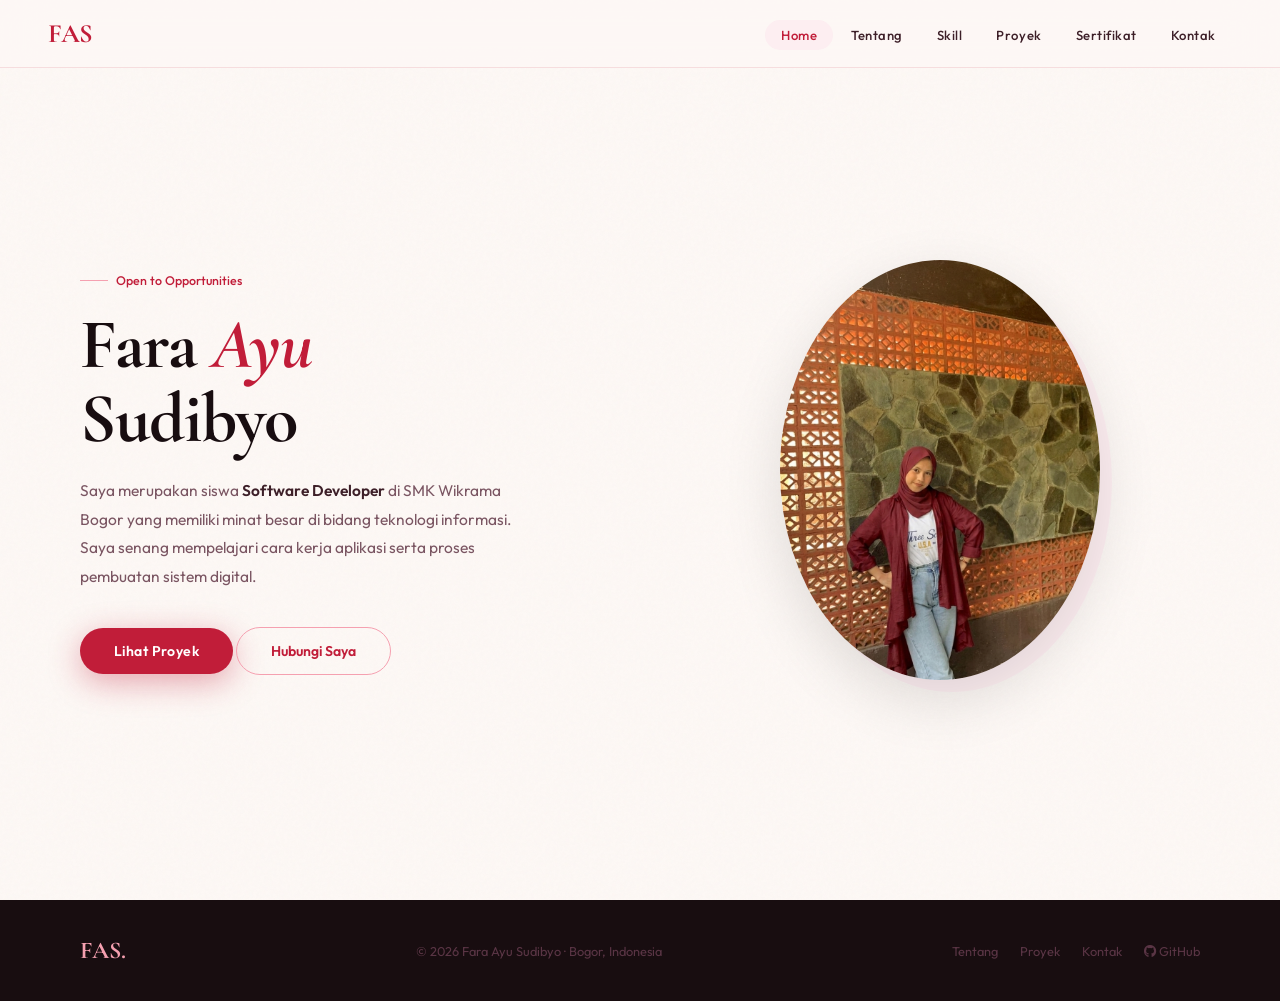
==== index.html @ caa7fba3 "initial commit" ====
<!DOCTYPE html>
<html lang="id">
<head>
<meta charset="UTF-8" />
<meta name="viewport" content="width=device-width, initial-scale=1.0" />
<title>Fara Ayu Sudibyo — Home</title>
<link rel="stylesheet" href="style.css" />
<style>
/* ── HERO ── */
#home {
  min-height: 100vh;
  display: grid; grid-template-columns: 1fr 1fr;
  align-items: center; gap: 80px;
  padding: 120px 80px 80px;
}
.hero-tag {
  display: inline-flex; align-items: center; gap: 8px;
  font-size: 0.78rem; font-weight: 500;
  color: var(--rose); margin-bottom: 20px;
  animation: fadeUp 0.6s 0.1s both;
}
.hero-tag::before {
  content: ''; width: 28px; height: 1px; background: var(--rose-3);
}
.hero-name {
  font-family: 'Cormorant Garamond', serif;
  font-size: clamp(3rem, 5.5vw, 5rem);
  font-weight: 700; line-height: 1.05; letter-spacing: -1.5px;
  color: var(--ink); margin-bottom: 20px;
  animation: fadeUp 0.6s 0.2s both;
}
.hero-name em { color: var(--rose); font-style: italic; }
.hero-desc {
  font-size: 0.97rem; line-height: 1.85; color: var(--ink-3);
  max-width: 440px; margin-bottom: 36px;
  animation: fadeUp 0.6s 0.3s both;
}
.hero-desc strong { color: var(--ink-2); font-weight: 600; }
.hero-btns { display: flex; gap: 12px; flex-wrap: wrap; animation: fadeUp 0.6s 0.4s both; }
.hero-stats {
  display: flex; gap: 40px; margin-top: 48px;
  padding-top: 36px; border-top: 1px solid var(--border);
  animation: fadeUp 0.6s 0.5s both;
}
.stat-val {
  font-family: 'Cormorant Garamond', serif;
  font-size: 2.4rem; font-weight: 700; color: var(--rose); line-height: 1;
}
.stat-key { font-size: 0.72rem; color: var(--ink-3); text-transform: uppercase; letter-spacing: 0.06em; margin-top: 4px; }

/* ── HERO PHOTO ── */
.hero-right {
  display: flex; justify-content: center; align-items: center;
  animation: fadeUp 0.6s 0.2s both;
}
.hero-photo-frame {
  position: relative; width: 320px; height: 420px; /* oval vertikal */
}
.hero-photo {
  width: 100%; height: 100%;
  object-fit: cover; object-position: top center;
  border-radius: 50%; /* ← ini yang bikin oval */
  box-shadow: 0 20px 60px rgba(0,0,0,0.12);
}
.hero-photo-frame::before {
  content: '';
  position: absolute; bottom: -12px; right: -12px;
  width: 100%; height: 100%;
  border-radius: 50%; /* ← samain sama foto */
  background: var(--rose-pale);
  z-index: -1;
}

@media (max-width: 900px) {
  #home { grid-template-columns: 1fr; text-align: center; padding: 110px 28px 60px; gap: 48px; }
  .hero-right { display: none; }
  .hero-stats { justify-content: center; }
  .hero-btns { justify-content: center; }
  .hero-desc { margin: 0 auto 36px; }
  .hero-tag { justify-content: center; }
}
</style>
</head>
<body>

<nav id="navbar">
  <a href="index.html" class="logo">FAS</a>
  <ul class="nav-links">
    <li><a href="index.html">Home</a></li>
    <li><a href="profil.html">Tentang</a></li>
    <li><a href="skills.html">Skill</a></li>
    <li><a href="portofolio.html">Proyek</a></li>
    <li><a href="sertifikat.html">Sertifikat</a></li>
    <li><a href="contact.html">Kontak</a></li>
  </ul>
  <button class="hamburger" onclick="toggleMenu()"><i class="fa-solid fa-bars"></i></button>
</nav>
<div class="mobile-menu" id="mobile-menu">
  <a href="index.html" onclick="closeMenu()">Home</a>
  <a href="profil.html" onclick="closeMenu()">Tentang</a>
  <a href="skills.html" onclick="closeMenu()">Skill</a>
  <a href="portofolio.html" onclick="closeMenu()">Proyek</a>
  <a href="sertifikat.html" onclick="closeMenu()">Sertifikat</a>
  <a href="contact.html" onclick="closeMenu()">Kontak</a>
</div>

<section id="home">
  <div class="hero-left">
    <div class="hero-tag">Open to Opportunities</div>
    <h1 class="hero-name">Fara <em>Ayu</em><br>Sudibyo</h1>
    <p class="hero-desc">
      Saya merupakan siswa <strong>Software Developer</strong> di SMK Wikrama Bogor yang memiliki minat besar di bidang teknologi informasi. Saya senang mempelajari cara kerja aplikasi serta proses pembuatan sistem digital. 
    </p>
      <a href="portofolio.html" class="btn-solid">Lihat Proyek</a>
      <a href="contact.html" class="btn-ghost">Hubungi Saya</a>
    </div>
  </div>
  <div class="hero-right">
    <div class="hero-photo-frame">
      <img src="images/fara (2).png" alt="Fara Ayu Sudibyo" class="hero-photo">
    </div>
  </div>
</section>

<footer>
  <div class="footer-logo">FAS.</div>
  <p>© 2026 Fara Ayu Sudibyo · Bogor, Indonesia</p>
  <div class="footer-links">
    <a href="profil.html">Tentang</a>
    <a href="portofolio.html">Proyek</a>
    <a href="contact.html">Kontak</a>
    <a href="https://github.com/farasudibyo" target="_blank"><i class="fa-brands fa-github"></i> GitHub</a>
  </div>
</footer>

<script src="script.js"></script>
</body>
</html>
---- style.css ----
@import url('https://fonts.googleapis.com/css2?family=Cormorant+Garamond:ital,wght@0,400;0,600;0,700;1,400;1,600&family=Outfit:wght@300;400;500;600&family=Space+Mono:wght@400;700&display=swap');

/* Font Awesome */
@import url('https://cdnjs.cloudflare.com/ajax/libs/font-awesome/6.5.0/css/all.min.css');

/* ── RESET & ROOT ── */
*, *::before, *::after { margin: 0; padding: 0; box-sizing: border-box; }
:root {
  --rose:      #c11d39;
  --rose-2:    #e0546f;
  --rose-3:    #f5a0b0;
  --rose-pale: #fdeef1;
  --cream:     #fdf8f5;
  --cream-2:   #f5ede8;
  --ink:       #180d10;
  --ink-2:     #3d1f28;
  --ink-3:     #7a5562;
  --white:     #ffffff;
  --border:    rgba(193,29,57,0.12);
}

html { scroll-behavior: smooth; }
body {
  font-family: 'Outfit', sans-serif;
  background: var(--cream);
  color: var(--ink);
  overflow-x: hidden;
}
::selection { background: var(--rose-pale); color: var(--rose); }
::-webkit-scrollbar { width: 5px; }
::-webkit-scrollbar-track { background: var(--cream-2); }
::-webkit-scrollbar-thumb { background: var(--rose-3); border-radius: 3px; }

/* ── NOISE OVERLAY ── */
body::before {
  content: '';
  position: fixed; inset: 0; z-index: 0; pointer-events: none;
  background-image: url("data:image/svg+xml,%3Csvg viewBox='0 0 256 256' xmlns='http://www.w3.org/2000/svg'%3E%3Cfilter id='noise'%3E%3CfeTurbulence type='fractalNoise' baseFrequency='0.9' numOctaves='4' stitchTiles='stitch'/%3E%3C/filter%3E%3Crect width='100%25' height='100%25' filter='url(%23noise)' opacity='0.04'/%3E%3C/svg%3E");
  opacity: 0.6;
}

/* ── NAVBAR ── */
nav {
  position: fixed; top: 0; left: 0; right: 0; z-index: 100;
  height: 68px;
  display: flex; align-items: center; justify-content: space-between;
  padding: 0 48px;
  background: rgba(253,248,245,0.88);
  backdrop-filter: blur(24px);
  border-bottom: 1px solid var(--border);
  transition: box-shadow 0.3s;
}
nav.scrolled { box-shadow: 0 4px 40px rgba(193,29,57,0.08); }

.logo {
  font-family: 'Cormorant Garamond', serif;
  font-size: 1.65rem; font-weight: 700; color: var(--rose);
  letter-spacing: -0.5px; text-decoration: none;
}
.logo em { color: var(--ink); font-style: normal; }

.nav-links { display: flex; align-items: center; gap: 2px; list-style: none; }
.nav-links a {
  font-size: 0.82rem; font-weight: 500; letter-spacing: 0.04em;
  color: var(--ink-2); text-decoration: none;
  padding: 7px 16px; border-radius: 50px;
  transition: all 0.25s;
}
.nav-links a:hover, .nav-links a.active {
  background: var(--rose-pale); color: var(--rose);
}

.hamburger {
  display: none; cursor: pointer;
  background: none; border: none;
  color: var(--rose); font-size: 1.4rem;
  padding: 4px 8px;
}

/* ── MOBILE MENU ── */
.mobile-menu {
  display: none; position: fixed;
  top: 68px; left: 0; right: 0; z-index: 99;
  background: rgba(253,248,245,0.97);
  backdrop-filter: blur(20px);
  border-bottom: 1px solid var(--border);
  padding: 16px 24px; flex-direction: column; gap: 4px;
}
.mobile-menu a {
  display: block; padding: 11px 16px;
  font-size: 0.9rem; font-weight: 500;
  color: var(--ink-2); text-decoration: none; border-radius: 10px;
}
.mobile-menu a:hover, .mobile-menu a.active {
  background: var(--rose-pale); color: var(--rose);
}

/* ── SECTION SHARED ── */
section { padding: 110px 80px; position: relative; }

.sec-eyebrow {
  font-family: 'Space Mono', monospace;
  font-size: 0.68rem; letter-spacing: 0.22em;
  text-transform: uppercase; color: var(--rose);
  display: flex; align-items: center; gap: 14px; margin-bottom: 14px;
}
.sec-eyebrow::after { content: ''; flex: 0 0 36px; height: 1px; background: var(--rose-3); }

.sec-heading {
  font-family: 'Cormorant Garamond', serif;
  font-size: clamp(2.2rem, 3.5vw, 3.2rem); font-weight: 700;
  color: var(--ink); letter-spacing: -0.5px; margin-bottom: 64px;
}

/* ── FONT AWESOME ICON SIZES ── */
.skill-icon { font-size: 2.4rem; margin-bottom: 14px; }
.skill-icon i { font-size: 2.4rem; }
.soc-icon i { font-size: 1.2rem; }
.soc-arr i { font-size: 0.85rem; }
.sec-eyebrow i { font-size: 0.68rem; }


.reveal { opacity: 0; transform: translateY(36px); transition: opacity 0.7s ease, transform 0.7s ease; }
.reveal.visible { opacity: 1; transform: translateY(0); }

@keyframes fadeUp { from{opacity:0;transform:translateY(30px)} to{opacity:1;transform:translateY(0)} }
@keyframes ping { 0%,100%{opacity:1;transform:scale(1)} 50%{opacity:0.4;transform:scale(1.5)} }
@keyframes blobFloat { 0%,100%{transform:translateY(-50%) scale(1)} 50%{transform:translateY(-54%) scale(1.05)} }

/* ── BUTTONS ── */
.btn-solid {
  padding: 14px 34px; background: var(--rose); color: white;
  border-radius: 50px; border: none; font-family: 'Outfit', sans-serif;
  font-size: 0.88rem; font-weight: 600; letter-spacing: 0.03em;
  text-decoration: none; display: inline-block;
  box-shadow: 0 8px 32px rgba(193,29,57,0.38);
  transition: all 0.3s; cursor: pointer;
}
.btn-solid:hover { background: #a0162f; transform: translateY(-3px); box-shadow: 0 14px 44px rgba(193,29,57,0.48); }

.btn-ghost {
  padding: 14px 34px; background: transparent; color: var(--rose);
  border-radius: 50px; border: 1.5px solid var(--rose-3);
  font-family: 'Outfit', sans-serif; font-size: 0.88rem; font-weight: 600;
  text-decoration: none; display: inline-block;
  transition: all 0.3s; cursor: pointer;
}
.btn-ghost:hover { border-color: var(--rose); background: var(--rose-pale); transform: translateY(-3px); }

/* ── FOOTER ── */
footer {
  background: var(--ink); padding: 36px 80px;
  display: flex; align-items: center; justify-content: space-between;
}
.footer-logo { font-family: 'Cormorant Garamond', serif; font-size: 1.5rem; font-weight: 700; color: var(--rose-3); }
footer p { font-size: 0.8rem; color: #5a3545; }
.footer-links { display: flex; gap: 22px; }
.footer-links a { font-size: 0.8rem; color: #5a3545; text-decoration: none; transition: color 0.25s; }
.footer-links a:hover { color: var(--rose-3); }

/* ── RESPONSIVE ── */
@media (max-width: 1100px) {
  section { padding: 90px 48px; }
  footer { padding: 36px 48px; }
}
@media (max-width: 900px) {
  nav { padding: 0 24px; }
  .nav-links { display: none; }
  .hamburger { display: block; }
  section { padding: 70px 28px; }
  footer { flex-direction: column; gap: 18px; text-align: center; padding: 30px 24px; }
}
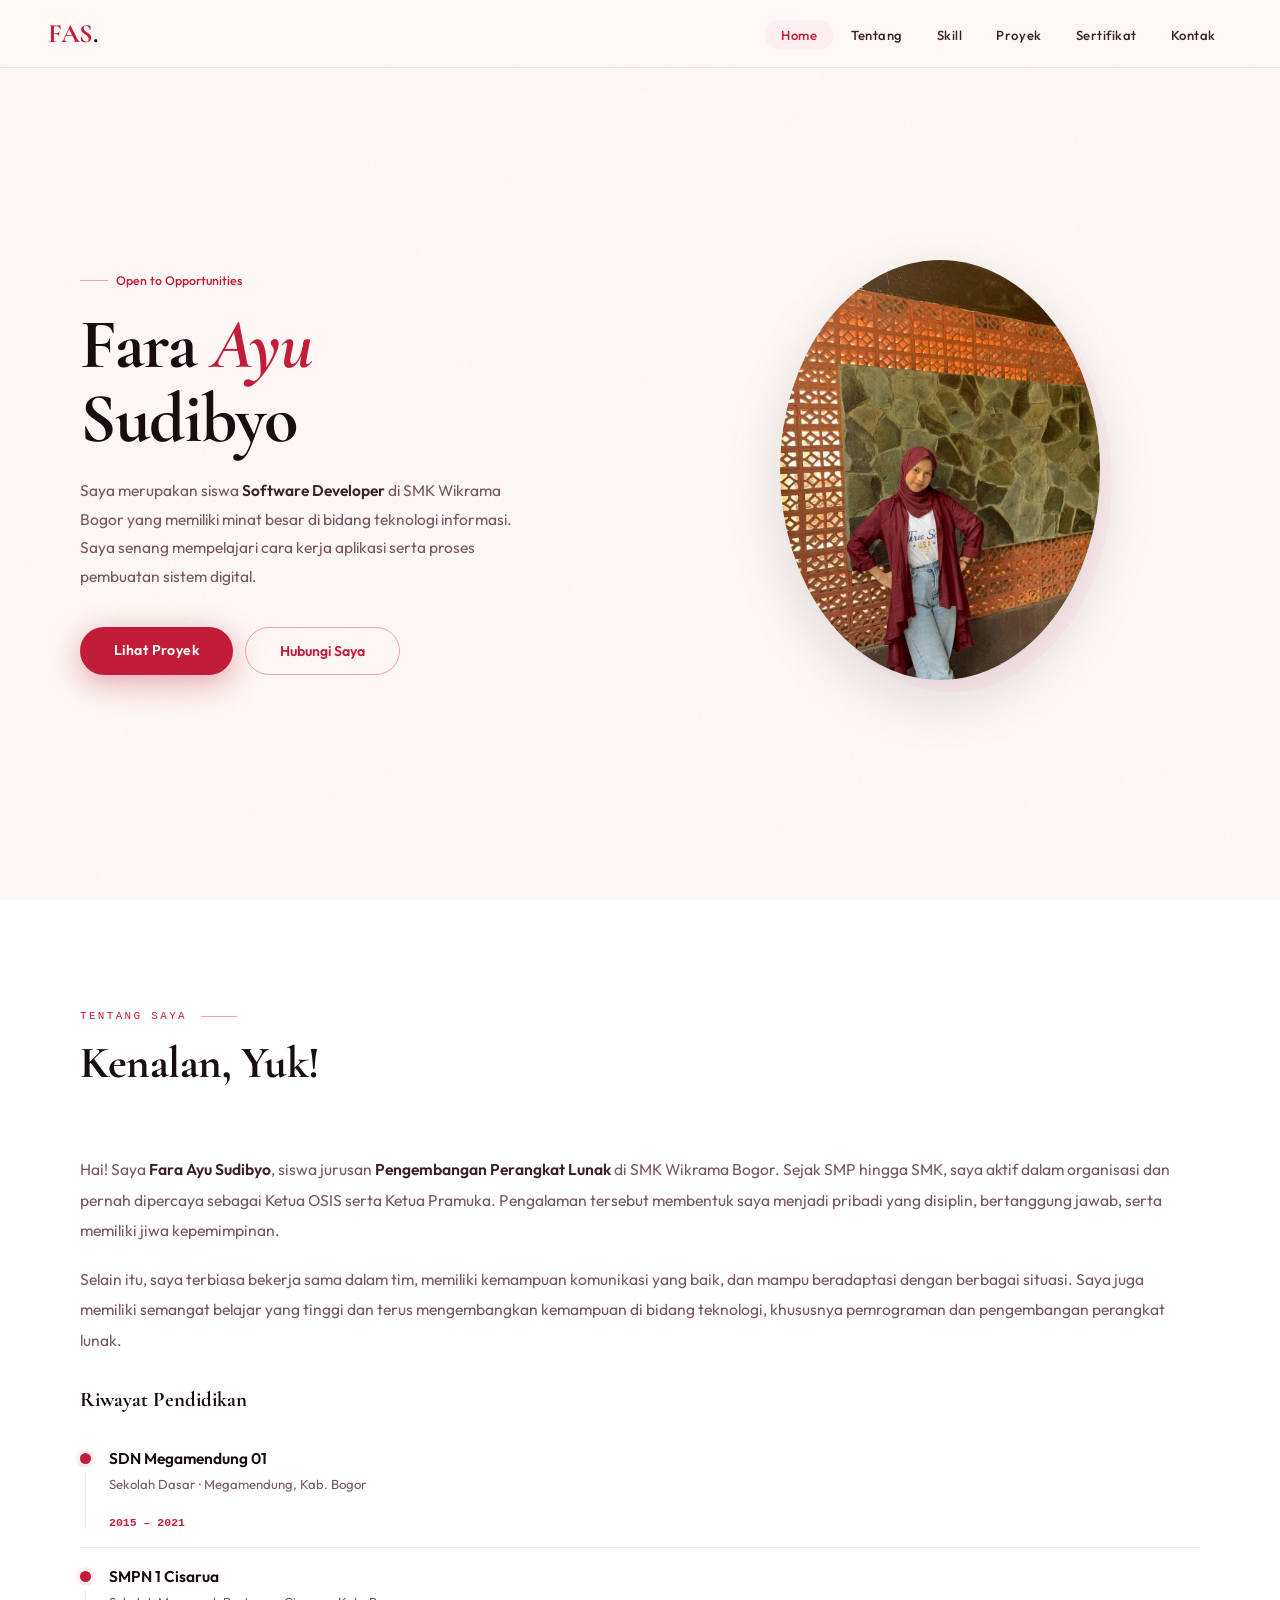
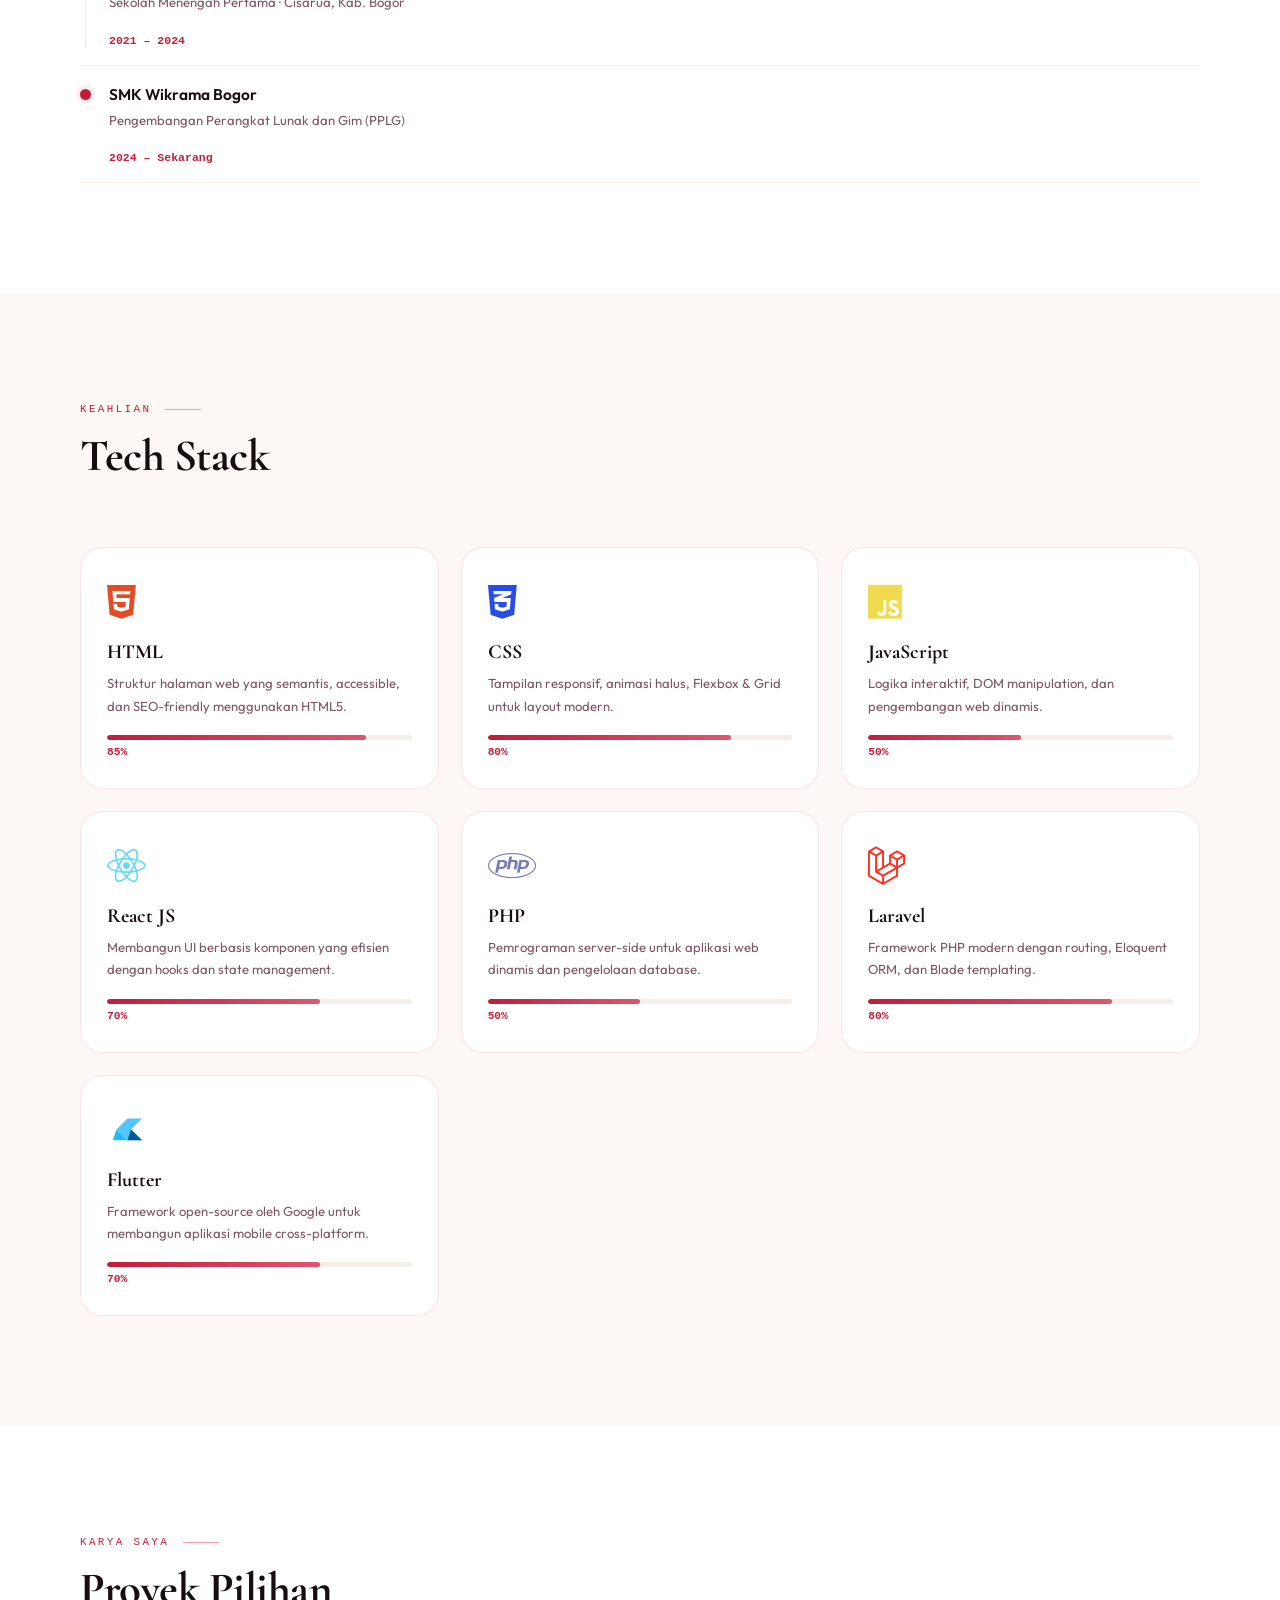
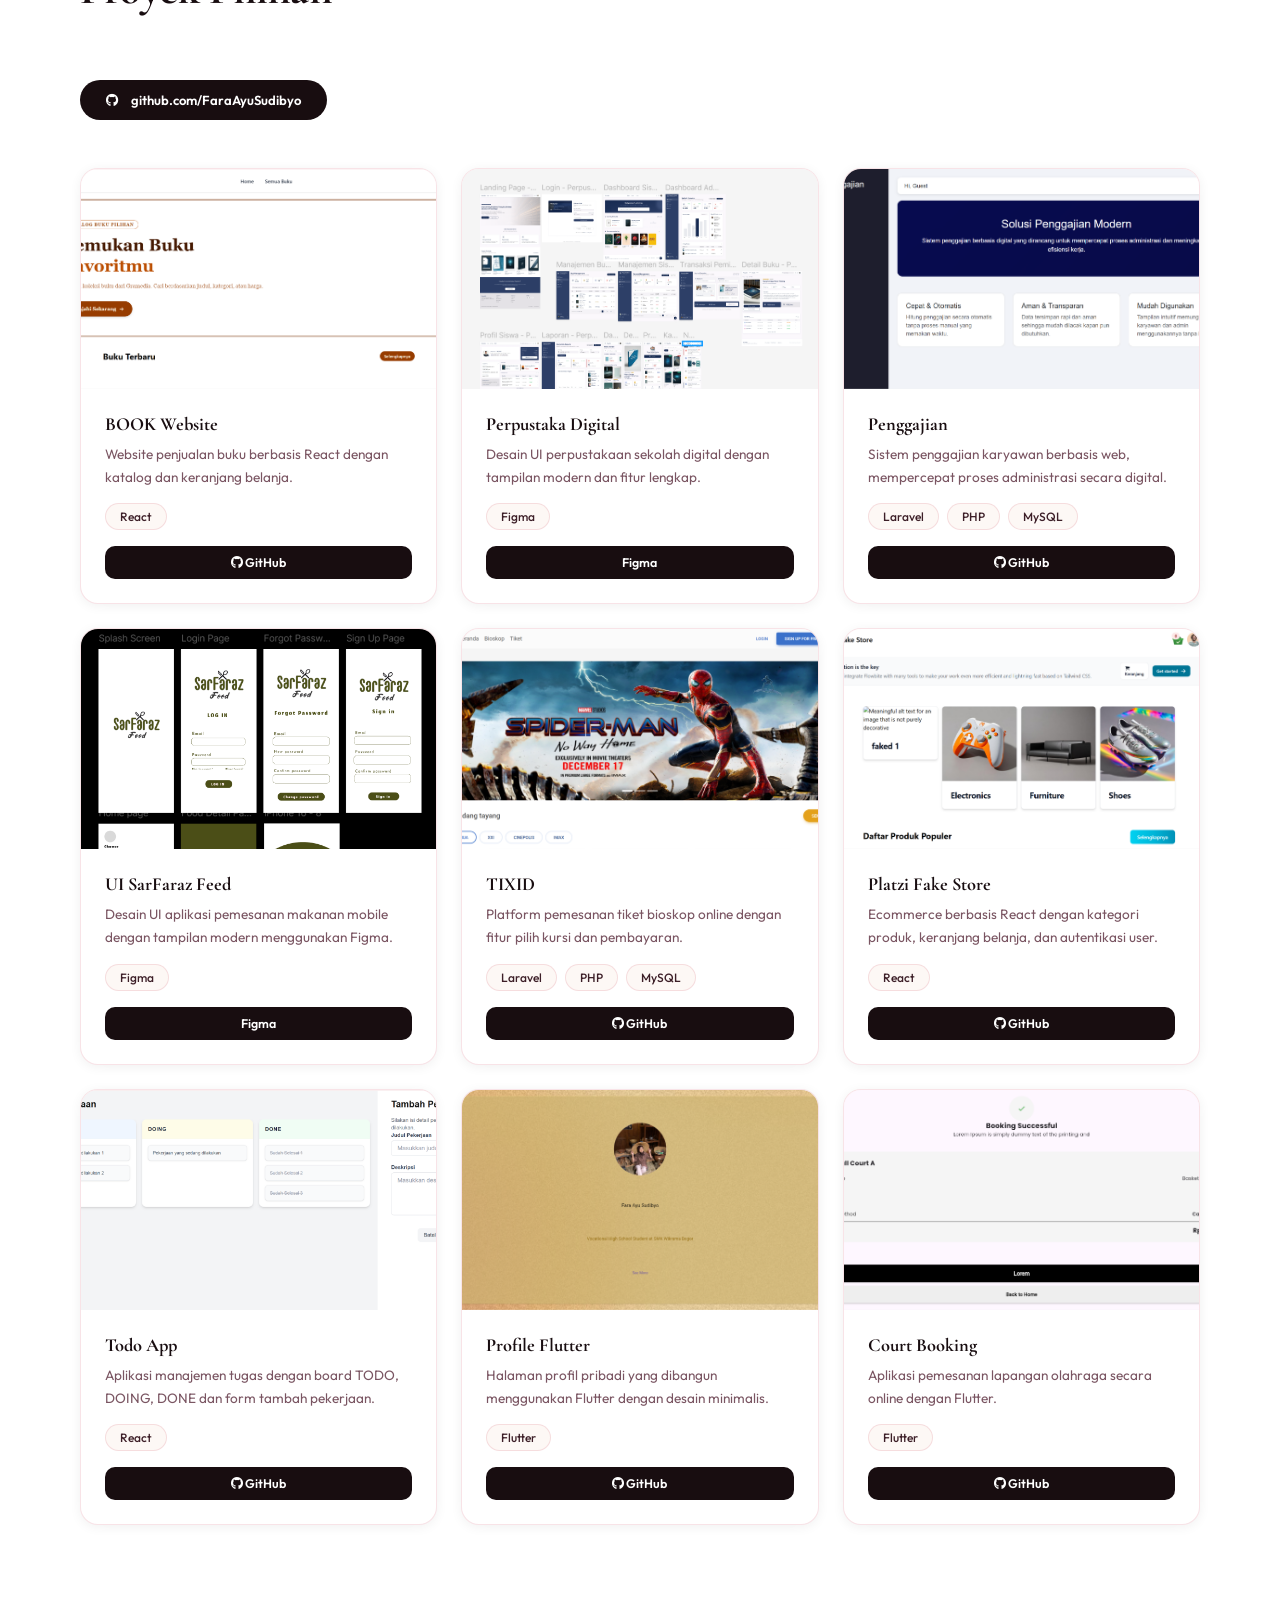
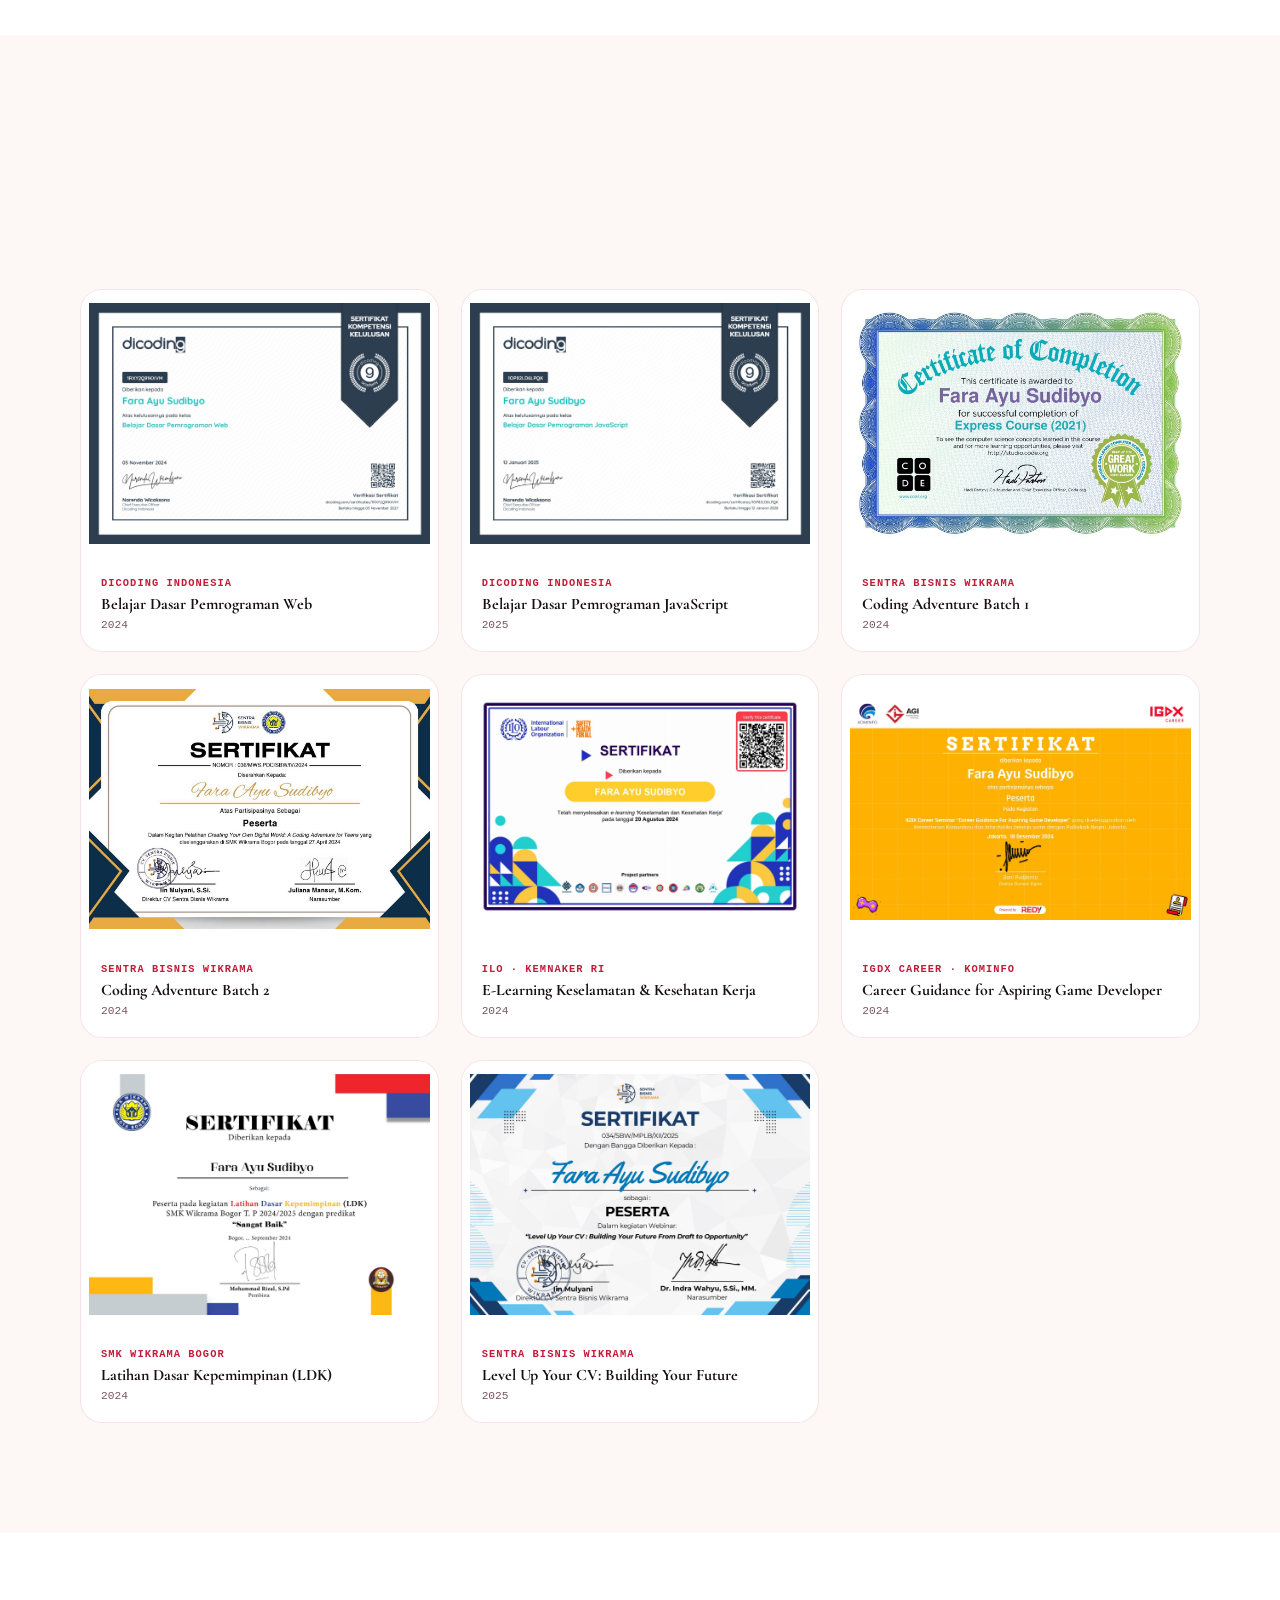
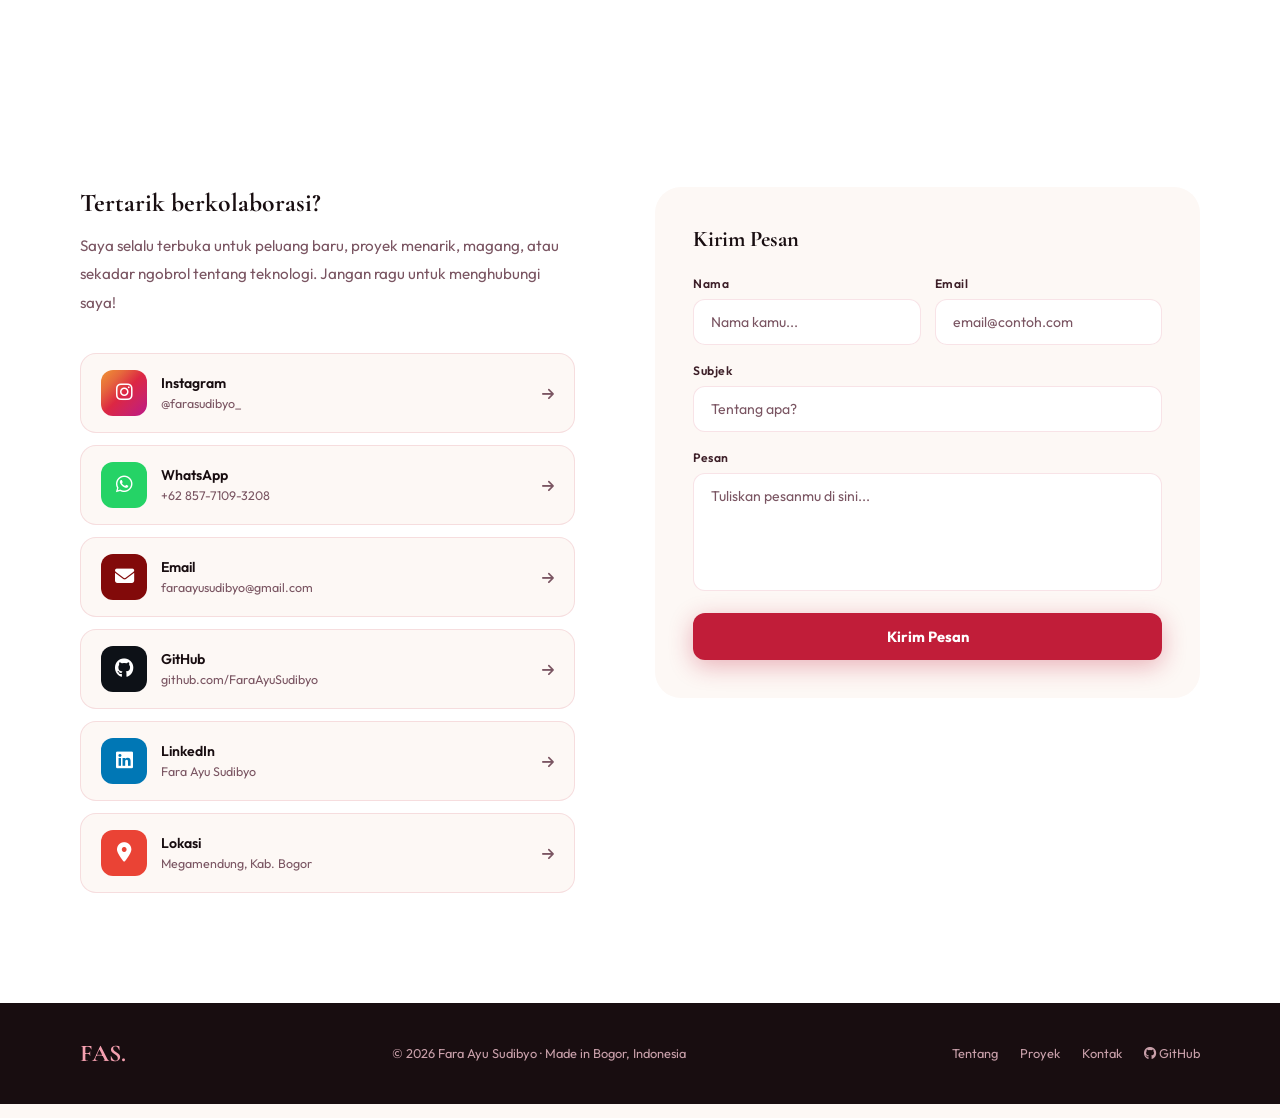
==== commit 373ff0ac: "update project" ====
--- a/index.html
+++ b/index.html
@@ -3,10 +3,11 @@
 <head>
 <meta charset="UTF-8" />
 <meta name="viewport" content="width=device-width, initial-scale=1.0" />
-<title>Fara Ayu Sudibyo — Home</title>
+<title>Fara Ayu Sudibyo — Portfolio</title>
 <link rel="stylesheet" href="style.css" />
 <style>
-/* ── HERO ── */
+
+/* ── HOME ── */
 #home {
   min-height: 100vh;
   display: grid; grid-template-columns: 1fr 1fr;
@@ -19,9 +20,7 @@
   color: var(--rose); margin-bottom: 20px;
   animation: fadeUp 0.6s 0.1s both;
 }
-.hero-tag::before {
-  content: ''; width: 28px; height: 1px; background: var(--rose-3);
-}
+.hero-tag::before { content: ''; width: 28px; height: 1px; background: var(--rose-3); }
 .hero-name {
   font-family: 'Cormorant Garamond', serif;
   font-size: clamp(3rem, 5.5vw, 5rem);
@@ -37,82 +36,215 @@
 }
 .hero-desc strong { color: var(--ink-2); font-weight: 600; }
 .hero-btns { display: flex; gap: 12px; flex-wrap: wrap; animation: fadeUp 0.6s 0.4s both; }
-.hero-stats {
-  display: flex; gap: 40px; margin-top: 48px;
-  padding-top: 36px; border-top: 1px solid var(--border);
-  animation: fadeUp 0.6s 0.5s both;
-}
-.stat-val {
-  font-family: 'Cormorant Garamond', serif;
-  font-size: 2.4rem; font-weight: 700; color: var(--rose); line-height: 1;
-}
-.stat-key { font-size: 0.72rem; color: var(--ink-3); text-transform: uppercase; letter-spacing: 0.06em; margin-top: 4px; }
-
-/* ── HERO PHOTO ── */
 .hero-right {
   display: flex; justify-content: center; align-items: center;
   animation: fadeUp 0.6s 0.2s both;
 }
-.hero-photo-frame {
-  position: relative; width: 320px; height: 420px; /* oval vertikal */
-}
+.hero-photo-frame { position: relative; width: 320px; height: 420px; }
 .hero-photo {
   width: 100%; height: 100%;
   object-fit: cover; object-position: top center;
-  border-radius: 50%; /* ← ini yang bikin oval */
+  border-radius: 50%;
   box-shadow: 0 20px 60px rgba(0,0,0,0.12);
 }
 .hero-photo-frame::before {
   content: '';
   position: absolute; bottom: -12px; right: -12px;
   width: 100%; height: 100%;
-  border-radius: 50%; /* ← samain sama foto */
+  border-radius: 50%;
   background: var(--rose-pale);
   z-index: -1;
 }
 
+/* ── ABOUT ── */
+#about { background: white; }
+.about-content p { font-size: 0.98rem; line-height: 1.95; color: var(--ink-3); margin-bottom: 18px; }
+.about-content strong { color: var(--ink-2); font-weight: 600; }
+.edu-title {
+  font-family: 'Cormorant Garamond', serif;
+  font-size: 1.3rem; font-weight: 700; color: var(--ink); margin-bottom: 18px; margin-top: 32px;
+}
+.edu-list { display: flex; flex-direction: column; }
+.edu-item { display: flex; gap: 18px; padding: 18px 0; border-bottom: 1px solid var(--cream-2); }
+.edu-dot-col { display: flex; flex-direction: column; align-items: center; padding-top: 5px; }
+.edu-dot { width: 11px; height: 11px; background: var(--rose); border-radius: 50%; box-shadow: 0 0 0 4px var(--rose-pale); flex-shrink: 0; }
+.edu-line { width: 1px; flex: 1; background: var(--border); margin-top: 8px; }
+.edu-item:last-child .edu-line { display: none; }
+.edu-body h4 { font-size: 0.97rem; font-weight: 600; color: var(--ink); margin-bottom: 4px; }
+.edu-body p { font-size: 0.82rem; color: var(--ink-3); }
+.edu-year { font-family: 'Space Mono', monospace; font-size: 0.72rem; color: var(--rose); font-weight: 700; margin-top: 5px; }
+
+/* ── SKILLS ── */
+#skills { background: var(--cream); }
+.skills-grid { display: grid; grid-template-columns: repeat(3, 1fr); gap: 22px; }
+.skill-card {
+  background: white; border-radius: 22px; padding: 30px 26px;
+  border: 1px solid var(--border); transition: all 0.35s;
+  position: relative; overflow: hidden;
+}
+.skill-card::after {
+  content: ''; position: absolute; left: 0; bottom: 0; right: 0; height: 3px;
+  background: linear-gradient(90deg, var(--rose), var(--rose-2));
+  transform: scaleX(0); transform-origin: left; transition: transform 0.4s ease;
+}
+.skill-card:hover { transform: translateY(-7px); box-shadow: 0 20px 60px rgba(193,29,57,0.12); border-color: var(--rose-3); }
+.skill-card:hover::after { transform: scaleX(1); }
+.skill-name { font-family: 'Cormorant Garamond', serif; font-size: 1.25rem; font-weight: 700; color: var(--ink); margin-bottom: 8px; }
+.skill-desc { font-size: 0.82rem; line-height: 1.7; color: var(--ink-3); margin-bottom: 18px; }
+.skill-bar { height: 5px; background: var(--cream-2); border-radius: 3px; overflow: hidden; margin-bottom: 6px; }
+.skill-fill {
+  height: 100%; background: linear-gradient(90deg, var(--rose), var(--rose-2));
+  border-radius: 3px; width: 0;
+  transition: width 1.2s cubic-bezier(0.4,0,0.2,1);
+}
+.skill-pct { font-family: 'Space Mono', monospace; font-size: 0.7rem; color: var(--rose); font-weight: 700; }
+
+/* ── PORTFOLIO ── */
+#portfolio { background: white; }
+.github-cta {
+  display: inline-flex; align-items: center; gap: 12px;
+  background: var(--ink); color: white;
+  padding: 12px 26px; border-radius: 50px;
+  font-size: 0.82rem; font-weight: 600;
+  text-decoration: none; margin-bottom: 48px; transition: all 0.3s;
+}
+.github-cta:hover { background: var(--rose); transform: translateY(-2px); box-shadow: 0 8px 30px rgba(193,29,57,0.35); }
+.projects-grid { display: grid; grid-template-columns: repeat(3, 1fr); gap: 24px; }
+.proj-card {
+  background: white; border-radius: 18px; overflow: hidden;
+  border: 1px solid var(--border); transition: all 0.35s;
+  box-shadow: 0 2px 12px rgba(0,0,0,0.06);
+  display: flex; flex-direction: column;
+}
+.proj-card:hover { transform: translateY(-6px); box-shadow: 0 20px 50px rgba(0,0,0,0.12); border-color: var(--rose-3); }
+.proj-thumb { width: 100%; height: 220px; overflow: hidden; background: var(--rose-pale); }
+.proj-thumb img {
+  width: 100%; height: 100%; object-fit: cover; object-position: top;
+  display: block; transition: transform 0.4s;
+}
+.proj-card:hover .proj-thumb img { transform: scale(1.05); }
+.proj-body { padding: 24px; display: flex; flex-direction: column; flex: 1; }
+.proj-body h3 { font-family: 'Cormorant Garamond', serif; font-size: 1.15rem; font-weight: 700; color: var(--ink); margin-bottom: 8px; }
+.proj-body p { font-size: 0.85rem; line-height: 1.7; color: var(--ink-3); margin-bottom: 14px; }
+.tech-row { display: flex; flex-wrap: wrap; gap: 8px; margin-bottom: 16px; }
+.tech-pill {
+  font-size: 0.75rem; font-weight: 500; padding: 5px 14px;
+  background: var(--cream); color: var(--ink-2);
+  border: 1px solid var(--border); border-radius: 50px;
+}
+.proj-links { display: flex; gap: 9px; margin-top: auto; }
+.pl {
+  flex: 1; text-align: center; padding: 9px 12px; border-radius: 10px;
+  font-size: 0.78rem; font-weight: 600; text-decoration: none;
+  transition: all 0.25s; display: block;
+}
+.pl-gh { background: var(--ink); color: white; }
+.pl-gh:hover { background: var(--rose); }
+.pl-dm { background: var(--rose-pale); color: var(--rose); border: 1px solid var(--rose-3); }
+.pl-dm:hover { background: var(--rose); color: white; }
+
+/* ── CERTIFICATES ── */
+#certificates { background: var(--cream); }
+.certs-grid { display: grid; grid-template-columns: repeat(3, 1fr); gap: 22px; }
+.cert-card {
+  background: white; border-radius: 22px; overflow: hidden;
+  border: 1px solid var(--border); transition: all 0.35s;
+}
+.cert-card:hover { transform: translateY(-7px); box-shadow: 0 20px 55px rgba(193,29,57,0.12); border-color: var(--rose-3); }
+.cert-thumb {
+  background: white; display: flex; align-items: center; justify-content: center;
+  overflow: hidden; position: relative; aspect-ratio: 4/3;
+}
+.cert-thumb img { width: 100%; height: 100%; object-fit: contain; transition: transform 0.4s; padding: 8px; }
+.cert-card:hover .cert-thumb img { transform: scale(1.06); }
+.cert-body { padding: 20px; }
+.cert-from {
+  font-family: 'Space Mono', monospace; font-size: 0.65rem; color: var(--rose);
+  font-weight: 700; letter-spacing: 0.1em; text-transform: uppercase; margin-bottom: 5px;
+}
+.cert-body h3 { font-family: 'Cormorant Garamond', serif; font-size: 1rem; font-weight: 700; color: var(--ink); margin-bottom: 5px; }
+.cert-yr { font-family: 'Space Mono', monospace; font-size: 0.7rem; color: var(--ink-3); }
+
+/* ── CONTACT ── */
+#contact { background: white; }
+.contact-grid { display: grid; grid-template-columns: 1fr 1.1fr; gap: 80px; align-items: start; }
+.contact-intro h3 { font-family: 'Cormorant Garamond', serif; font-size: 1.6rem; font-weight: 700; color: var(--ink); margin-bottom: 14px; }
+.contact-intro p { font-size: 0.95rem; line-height: 1.85; color: var(--ink-3); margin-bottom: 36px; }
+.socials-list { display: flex; flex-direction: column; gap: 12px; }
+.soc-card { display: flex; align-items: center; gap: 14px; padding: 16px 20px; background: var(--cream); border-radius: 16px; text-decoration: none; border: 1px solid var(--border); transition: all 0.3s; }
+.soc-card:hover { background: var(--rose-pale); border-color: var(--rose-3); transform: translateX(8px); }
+.soc-icon { width: 46px; height: 46px; border-radius: 12px; display: flex; align-items: center; justify-content: center; flex-shrink: 0; font-size: 1.3rem; color: white; }
+.soc-label { font-size: 0.88rem; font-weight: 600; color: var(--ink); display: block; }
+.soc-handle { font-size: 0.78rem; color: var(--ink-3); }
+.soc-arr { margin-left: auto; color: var(--ink-3); transition: transform 0.25s, color 0.25s; }
+.soc-card:hover .soc-arr { transform: translateX(4px); color: var(--rose); }
+.contact-form { background: var(--cream); border-radius: 26px; padding: 38px; }
+.contact-form h3 { font-family: 'Cormorant Garamond', serif; font-size: 1.4rem; font-weight: 700; color: var(--ink); margin-bottom: 24px; }
+.form-row { display: grid; grid-template-columns: 1fr 1fr; gap: 14px; }
+.form-group { margin-bottom: 18px; }
+.form-group label { display: block; font-size: 0.76rem; font-weight: 600; color: var(--ink-2); letter-spacing: 0.04em; margin-bottom: 8px; }
+.form-group input, .form-group textarea { width: 100%; padding: 13px 17px; background: white; border: 1.5px solid var(--border); border-radius: 12px; font-family: 'Outfit', sans-serif; font-size: 0.88rem; color: var(--ink); transition: border-color 0.25s; resize: none; outline: none; }
+.form-group input:focus, .form-group textarea:focus { border-color: var(--rose); }
+.form-group input::placeholder, .form-group textarea::placeholder { color: var(--ink-3); }
+.btn-send { width: 100%; padding: 14px; background: var(--rose); color: white; border: none; border-radius: 12px; font-family: 'Outfit', sans-serif; font-size: 0.92rem; font-weight: 700; cursor: pointer; transition: all 0.3s; box-shadow: 0 6px 24px rgba(193,29,57,0.32); }
+.btn-send:hover { background: #a0162f; transform: translateY(-2px); box-shadow: 0 12px 36px rgba(193,29,57,0.42); }
+
+/* ── RESPONSIVE ── */
+@media (max-width: 1100px) {
+  .skills-grid { grid-template-columns: repeat(2,1fr); }
+  .projects-grid { grid-template-columns: repeat(2,1fr); }
+  .certs-grid { grid-template-columns: repeat(2,1fr); }
+}
 @media (max-width: 900px) {
   #home { grid-template-columns: 1fr; text-align: center; padding: 110px 28px 60px; gap: 48px; }
   .hero-right { display: none; }
-  .hero-stats { justify-content: center; }
   .hero-btns { justify-content: center; }
   .hero-desc { margin: 0 auto 36px; }
   .hero-tag { justify-content: center; }
+  .contact-grid { grid-template-columns: 1fr; gap: 50px; }
+  .form-row { grid-template-columns: 1fr; }
+}
+@media (max-width: 600px) {
+  .skills-grid { grid-template-columns: 1fr; }
+  .projects-grid { grid-template-columns: 1fr; }
+  .certs-grid { grid-template-columns: 1fr; }
 }
 </style>
 </head>
 <body>
 
 <nav id="navbar">
-  <a href="index.html" class="logo">FAS</a>
+  <a href="#home" class="logo">FAS<em>.</em></a>
   <ul class="nav-links">
-    <li><a href="index.html">Home</a></li>
-    <li><a href="profil.html">Tentang</a></li>
-    <li><a href="skills.html">Skill</a></li>
-    <li><a href="portofolio.html">Proyek</a></li>
-    <li><a href="sertifikat.html">Sertifikat</a></li>
-    <li><a href="contact.html">Kontak</a></li>
+    <li><a href="#home">Home</a></li>
+    <li><a href="#about">Tentang</a></li>
+    <li><a href="#skills">Skill</a></li>
+    <li><a href="#portfolio">Proyek</a></li>
+    <li><a href="#certificates">Sertifikat</a></li>
+    <li><a href="#contact">Kontak</a></li>
   </ul>
   <button class="hamburger" onclick="toggleMenu()"><i class="fa-solid fa-bars"></i></button>
 </nav>
 <div class="mobile-menu" id="mobile-menu">
-  <a href="index.html" onclick="closeMenu()">Home</a>
-  <a href="profil.html" onclick="closeMenu()">Tentang</a>
-  <a href="skills.html" onclick="closeMenu()">Skill</a>
-  <a href="portofolio.html" onclick="closeMenu()">Proyek</a>
-  <a href="sertifikat.html" onclick="closeMenu()">Sertifikat</a>
-  <a href="contact.html" onclick="closeMenu()">Kontak</a>
+  <a href="#home" onclick="closeMenu()">Home</a>
+  <a href="#about" onclick="closeMenu()">Tentang</a>
+  <a href="#skills" onclick="closeMenu()">Skill</a>
+  <a href="#portfolio" onclick="closeMenu()">Proyek</a>
+  <a href="#certificates" onclick="closeMenu()">Sertifikat</a>
+  <a href="#contact" onclick="closeMenu()">Kontak</a>
 </div>
 
+<!-- ══════════ HOME ══════════ -->
 <section id="home">
   <div class="hero-left">
     <div class="hero-tag">Open to Opportunities</div>
     <h1 class="hero-name">Fara <em>Ayu</em><br>Sudibyo</h1>
     <p class="hero-desc">
-      Saya merupakan siswa <strong>Software Developer</strong> di SMK Wikrama Bogor yang memiliki minat besar di bidang teknologi informasi. Saya senang mempelajari cara kerja aplikasi serta proses pembuatan sistem digital. 
+      Saya merupakan siswa <strong>Software Developer</strong> di SMK Wikrama Bogor yang memiliki minat besar di bidang teknologi informasi. Saya senang mempelajari cara kerja aplikasi serta proses pembuatan sistem digital.
     </p>
-      <a href="portofolio.html" class="btn-solid">Lihat Proyek</a>
-      <a href="contact.html" class="btn-ghost">Hubungi Saya</a>
+    <div class="hero-btns">
+      <a href="#portfolio" class="btn-solid">Lihat Proyek</a>
+      <a href="#contact" class="btn-ghost">Hubungi Saya</a>
     </div>
   </div>
   <div class="hero-right">
@@ -122,14 +254,388 @@
   </div>
 </section>
 
+<!-- ══════════ ABOUT ══════════ -->
+<section id="about">
+  <div class="sec-eyebrow reveal">Tentang Saya</div>
+  <h2 class="sec-heading reveal">Kenalan, Yuk!</h2>
+  <div class="about-content reveal" style="transition-delay:0.1s">
+    <p>Hai! Saya <strong>Fara Ayu Sudibyo</strong>, siswa jurusan <strong>Pengembangan Perangkat Lunak</strong> di SMK Wikrama Bogor. Sejak SMP hingga SMK, saya aktif dalam organisasi dan pernah dipercaya sebagai Ketua OSIS serta Ketua Pramuka. Pengalaman tersebut membentuk saya menjadi pribadi yang disiplin, bertanggung jawab, serta memiliki jiwa kepemimpinan.</p>
+    <p>Selain itu, saya terbiasa bekerja sama dalam tim, memiliki kemampuan komunikasi yang baik, dan mampu beradaptasi dengan berbagai situasi. Saya juga memiliki semangat belajar yang tinggi dan terus mengembangkan kemampuan di bidang teknologi, khususnya pemrograman dan pengembangan perangkat lunak.</p>
+    <h3 class="edu-title">Riwayat Pendidikan</h3>
+    <div class="edu-list">
+      <div class="edu-item">
+        <div class="edu-dot-col"><div class="edu-dot"></div><div class="edu-line"></div></div>
+        <div class="edu-body">
+          <h4>SDN Megamendung 01</h4>
+          <p>Sekolah Dasar · Megamendung, Kab. Bogor</p>
+          <div class="edu-year">2015 – 2021</div>
+        </div>
+      </div>
+      <div class="edu-item">
+        <div class="edu-dot-col"><div class="edu-dot"></div><div class="edu-line"></div></div>
+        <div class="edu-body">
+          <h4>SMPN 1 Cisarua</h4>
+          <p>Sekolah Menengah Pertama · Cisarua, Kab. Bogor</p>
+          <div class="edu-year">2021 – 2024</div>
+        </div>
+      </div>
+      <div class="edu-item">
+        <div class="edu-dot-col"><div class="edu-dot"></div><div class="edu-line"></div></div>
+        <div class="edu-body">
+          <h4>SMK Wikrama Bogor</h4>
+          <p>Pengembangan Perangkat Lunak dan Gim (PPLG)</p>
+          <div class="edu-year">2024 – Sekarang</div>
+        </div>
+      </div>
+    </div>
+  </div>
+</section>
+
+<!-- ══════════ SKILLS ══════════ -->
+<section id="skills">
+  <div class="sec-eyebrow reveal">Keahlian</div>
+  <h2 class="sec-heading reveal">Tech Stack</h2>
+  <div class="skills-grid">
+    <div class="skill-card reveal" style="transition-delay:0s">
+      <div class="skill-icon"><i class="fa-brands fa-html5" style="color:#e34c26"></i></div>
+      <div class="skill-name">HTML</div>
+      <div class="skill-desc">Struktur halaman web yang semantis, accessible, dan SEO-friendly menggunakan HTML5.</div>
+      <div class="skill-bar"><div class="skill-fill" data-level="85"></div></div>
+      <div class="skill-pct">85%</div>
+    </div>
+    <div class="skill-card reveal" style="transition-delay:0.08s">
+      <div class="skill-icon"><i class="fa-brands fa-css3-alt" style="color:#264de4"></i></div>
+      <div class="skill-name">CSS</div>
+      <div class="skill-desc">Tampilan responsif, animasi halus, Flexbox & Grid untuk layout modern.</div>
+      <div class="skill-bar"><div class="skill-fill" data-level="80"></div></div>
+      <div class="skill-pct">80%</div>
+    </div>
+    <div class="skill-card reveal" style="transition-delay:0.16s">
+      <div class="skill-icon"><i class="fa-brands fa-js" style="color:#f0db4f"></i></div>
+      <div class="skill-name">JavaScript</div>
+      <div class="skill-desc">Logika interaktif, DOM manipulation, dan pengembangan web dinamis.</div>
+      <div class="skill-bar"><div class="skill-fill" data-level="50"></div></div>
+      <div class="skill-pct">50%</div>
+    </div>
+    <div class="skill-card reveal" style="transition-delay:0.24s">
+      <div class="skill-icon"><i class="fa-brands fa-react" style="color:#61dafb"></i></div>
+      <div class="skill-name">React JS</div>
+      <div class="skill-desc">Membangun UI berbasis komponen yang efisien dengan hooks dan state management.</div>
+      <div class="skill-bar"><div class="skill-fill" data-level="70"></div></div>
+      <div class="skill-pct">70%</div>
+    </div>
+    <div class="skill-card reveal" style="transition-delay:0.32s">
+      <div class="skill-icon"><i class="fa-brands fa-php" style="color:#777bb4"></i></div>
+      <div class="skill-name">PHP</div>
+      <div class="skill-desc">Pemrograman server-side untuk aplikasi web dinamis dan pengelolaan database.</div>
+      <div class="skill-bar"><div class="skill-fill" data-level="50"></div></div>
+      <div class="skill-pct">50%</div>
+    </div>
+    <div class="skill-card reveal" style="transition-delay:0.4s">
+      <div class="skill-icon"><i class="fa-brands fa-laravel" style="color:#ff2d20"></i></div>
+      <div class="skill-name">Laravel</div>
+      <div class="skill-desc">Framework PHP modern dengan routing, Eloquent ORM, dan Blade templating.</div>
+      <div class="skill-bar"><div class="skill-fill" data-level="80"></div></div>
+      <div class="skill-pct">80%</div>
+    </div>
+    <div class="skill-card reveal" style="transition-delay:0.48s">
+      <div class="skill-icon">
+        <svg width="35" height="35" viewBox="0 0 48 48" fill="none">
+          <path d="M13 28L28 13H48L33 28L48 43H28L13 28Z" fill="#54C5F8"/>
+          <path d="M28 43L33 28L48 43H28Z" fill="#01579B"/>
+          <path d="M13 28L28 43H8L13 28Z" fill="#29B6F6"/>
+        </svg>
+      </div>
+      <div class="skill-name">Flutter</div>
+      <div class="skill-desc">Framework open-source oleh Google untuk membangun aplikasi mobile cross-platform.</div>
+      <div class="skill-bar"><div class="skill-fill" data-level="70"></div></div>
+      <div class="skill-pct">70%</div>
+    </div>
+  </div>
+</section>
+
+<!-- ══════════ PORTFOLIO ══════════ -->
+<section id="portfolio">
+  <div class="sec-eyebrow reveal">Karya Saya</div>
+  <h2 class="sec-heading reveal">Proyek Pilihan</h2>
+  <a href="https://github.com/FaraAyuSudibyo" target="_blank" class="github-cta reveal">
+    <i class="fa-brands fa-github"></i>
+    github.com/FaraAyuSudibyo
+  </a>
+  <div class="projects-grid">
+
+    <div class="proj-card reveal" style="transition-delay:0s">
+      <div class="proj-thumb"><img src="images/buku.png" alt="Book Website" /></div>
+      <div class="proj-body">
+        <h3>BOOK Website</h3>
+        <p>Website penjualan buku berbasis React dengan katalog dan keranjang belanja.</p>
+        <div class="tech-row"><span class="tech-pill">React</span></div>
+        <div class="proj-links">
+          <a href="https://github.com/FaraAyuSudibyo/book_react.git" target="_blank" class="pl pl-gh"><i class="fa-brands fa-github"></i> GitHub</a>
+        </div>
+      </div>
+    </div>
+
+    <div class="proj-card reveal" style="transition-delay:0.08s">
+      <div class="proj-thumb"><img src="images/figma2.png" alt="Perpustaka Digital" /></div>
+      <div class="proj-body">
+        <h3>Perpustaka Digital</h3>
+        <p>Desain UI perpustakaan sekolah digital dengan tampilan modern dan fitur lengkap.</p>
+        <div class="tech-row"><span class="tech-pill">Figma</span></div>
+        <div class="proj-links">
+          <a href="https://www.figma.com/design/BLhqUTYvhGPyc6g2o9Cyhe/perpus?node-id=0-1&t=MZ8vOlE05fpRBtEZ-1" target="_blank" class="pl pl-gh">Figma</a>
+        </div>
+      </div>
+    </div>
+
+    <div class="proj-card reveal" style="transition-delay:0.16s">
+      <div class="proj-thumb"><img src="images/gaji.png" alt="Penggajian" /></div>
+      <div class="proj-body">
+        <h3>Penggajian</h3>
+        <p>Sistem penggajian karyawan berbasis web, mempercepat proses administrasi secara digital.</p>
+        <div class="tech-row"><span class="tech-pill">Laravel</span><span class="tech-pill">PHP</span><span class="tech-pill">MySQL</span></div>
+        <div class="proj-links">
+          <a href="https://github.com/FaraAyuSudibyo/PENGGAJIAN.git" target="_blank" class="pl pl-gh"><i class="fa-brands fa-github"></i> GitHub</a>
+        </div>
+      </div>
+    </div>
+
+    <div class="proj-card reveal" style="transition-delay:0.24s">
+      <div class="proj-thumb"><img src="images/figma1.png" alt="UI SarFaraz Feed" /></div>
+      <div class="proj-body">
+        <h3>UI SarFaraz Feed</h3>
+        <p>Desain UI aplikasi pemesanan makanan mobile dengan tampilan modern menggunakan Figma.</p>
+        <div class="tech-row"><span class="tech-pill">Figma</span></div>
+        <div class="proj-links">
+          <a href="https://www.figma.com/design/xM8px6GWxVkhxCpNpwPSFA/Untitled?node-id=0-1&t=5j7cyTuDJXWKlyXO-1" target="_blank" class="pl pl-gh">Figma</a>
+        </div>
+      </div>
+    </div>
+
+    <div class="proj-card reveal" style="transition-delay:0.32s">
+      <div class="proj-thumb"><img src="images/tixid.png" alt="TIXID" /></div>
+      <div class="proj-body">
+        <h3>TIXID</h3>
+        <p>Platform pemesanan tiket bioskop online dengan fitur pilih kursi dan pembayaran.</p>
+        <div class="tech-row"><span class="tech-pill">Laravel</span><span class="tech-pill">PHP</span><span class="tech-pill">MySQL</span></div>
+        <div class="proj-links">
+          <a href="https://github.com/FaraAyuSudibyo/TIXID.git" target="_blank" class="pl pl-gh"><i class="fa-brands fa-github"></i> GitHub</a>
+        </div>
+      </div>
+    </div>
+
+    <div class="proj-card reveal" style="transition-delay:0.40s">
+      <div class="proj-thumb"><img src="images/platzi.png" alt="Platzi Fake Store" /></div>
+      <div class="proj-body">
+        <h3>Platzi Fake Store</h3>
+        <p>Ecommerce berbasis React dengan kategori produk, keranjang belanja, dan autentikasi user.</p>
+        <div class="tech-row"><span class="tech-pill">React</span></div>
+        <div class="proj-links">
+          <a href="https://github.com/FaraAyuSudibyo/platzi.git" target="_blank" class="pl pl-gh"><i class="fa-brands fa-github"></i> GitHub</a>
+        </div>
+      </div>
+    </div>
+
+    <div class="proj-card reveal" style="transition-delay:0.48s">
+      <div class="proj-thumb"><img src="images/todo-app.png" alt="Todo App" /></div>
+      <div class="proj-body">
+        <h3>Todo App</h3>
+        <p>Aplikasi manajemen tugas dengan board TODO, DOING, DONE dan form tambah pekerjaan.</p>
+        <div class="tech-row"><span class="tech-pill">React</span></div>
+        <div class="proj-links">
+          <a href="https://github.com/FaraAyuSudibyo" target="_blank" class="pl pl-gh"><i class="fa-brands fa-github"></i> GitHub</a>
+        </div>
+      </div>
+    </div>
+
+    <div class="proj-card reveal" style="transition-delay:0.56s">
+      <div class="proj-thumb"><img src="images/profil_flut.png" alt="Profile Flutter" /></div>
+      <div class="proj-body">
+        <h3>Profile Flutter</h3>
+        <p>Halaman profil pribadi yang dibangun menggunakan Flutter dengan desain minimalis.</p>
+        <div class="tech-row"><span class="tech-pill">Flutter</span></div>
+        <div class="proj-links">
+          <a href="https://github.com/FaraAyuSudibyo/profile-flutter.git" target="_blank" class="pl pl-gh"><i class="fa-brands fa-github"></i> GitHub</a>
+        </div>
+      </div>
+    </div>
+
+    <div class="proj-card reveal" style="transition-delay:0.64s">
+      <div class="proj-thumb"><img src="images/court booking.png" alt="Court Booking" /></div>
+      <div class="proj-body">
+        <h3>Court Booking</h3>
+        <p>Aplikasi pemesanan lapangan olahraga secara online dengan Flutter.</p>
+        <div class="tech-row"><span class="tech-pill">Flutter</span></div>
+        <div class="proj-links">
+          <a href="https://github.com/FaraAyuSudibyo/court_booking.git" target="_blank" class="pl pl-gh"><i class="fa-brands fa-github"></i> GitHub</a>
+        </div>
+      </div>
+    </div>
+
+  </div>
+</section>
+
+<!-- ══════════ CERTIFICATES ══════════ -->
+<section id="certificates">
+  <div class="sec-eyebrow reveal">Pencapaian</div>
+  <h2 class="sec-heading reveal">Sertifikat & Penghargaan</h2>
+  <div class="certs-grid">
+
+    <div class="cert-card reveal" style="transition-delay:0s">
+      <div class="cert-thumb"><img src="images/dicoding (1).jpeg" alt="Dicoding Web" /></div>
+      <div class="cert-body">
+        <div class="cert-from">Dicoding Indonesia</div>
+        <h3>Belajar Dasar Pemrograman Web</h3>
+        <div class="cert-yr">2024</div>
+      </div>
+    </div>
+
+    <div class="cert-card reveal" style="transition-delay:0.08s">
+      <div class="cert-thumb"><img src="images/dicoding 2.jpeg" alt="Dicoding JS" /></div>
+      <div class="cert-body">
+        <div class="cert-from">Dicoding Indonesia</div>
+        <h3>Belajar Dasar Pemrograman JavaScript</h3>
+        <div class="cert-yr">2025</div>
+      </div>
+    </div>
+
+    <div class="cert-card reveal" style="transition-delay:0.16s">
+      <div class="cert-thumb"><img src="images/coding adv .jpeg" alt="Coding Adventure 1" /></div>
+      <div class="cert-body">
+        <div class="cert-from">Sentra Bisnis Wikrama</div>
+        <h3>Coding Adventure Batch 1</h3>
+        <div class="cert-yr">2024</div>
+      </div>
+    </div>
+
+    <div class="cert-card reveal" style="transition-delay:0.24s">
+      <div class="cert-thumb"><img src="images/coding adv 2.jpeg" alt="Coding Adventure 2" /></div>
+      <div class="cert-body">
+        <div class="cert-from">Sentra Bisnis Wikrama</div>
+        <h3>Coding Adventure Batch 2</h3>
+        <div class="cert-yr">2024</div>
+      </div>
+    </div>
+
+    <div class="cert-card reveal" style="transition-delay:0.32s">
+      <div class="cert-thumb"><img src="images/k3.jpeg" alt="K3" /></div>
+      <div class="cert-body">
+        <div class="cert-from">ILO · Kemnaker RI</div>
+        <h3>E-Learning Keselamatan & Kesehatan Kerja</h3>
+        <div class="cert-yr">2024</div>
+      </div>
+    </div>
+
+    <div class="cert-card reveal" style="transition-delay:0.40s">
+      <div class="cert-thumb"><img src="images/WhatsApp Image 2026-05-06 at 09.38.43.jpeg" alt="IGDX" /></div>
+      <div class="cert-body">
+        <div class="cert-from">IGDX Career · Kominfo</div>
+        <h3>Career Guidance for Aspiring Game Developer</h3>
+        <div class="cert-yr">2024</div>
+      </div>
+    </div>
+
+    <div class="cert-card reveal" style="transition-delay:0.48s">
+      <div class="cert-thumb"><img src="images/ldk.jpeg" alt="LDK" /></div>
+      <div class="cert-body">
+        <div class="cert-from">SMK Wikrama Bogor</div>
+        <h3>Latihan Dasar Kepemimpinan (LDK)</h3>
+        <div class="cert-yr">2024</div>
+      </div>
+    </div>
+
+    <div class="cert-card reveal" style="transition-delay:0.56s">
+      <div class="cert-thumb"><img src="images/cv.jpeg" alt="Level Up CV" /></div>
+      <div class="cert-body">
+        <div class="cert-from">Sentra Bisnis Wikrama</div>
+        <h3>Level Up Your CV: Building Your Future</h3>
+        <div class="cert-yr">2025</div>
+      </div>
+    </div>
+
+  </div>
+</section>
+
+<!-- ══════════ CONTACT ══════════ -->
+<section id="contact">
+  <div class="sec-eyebrow reveal">Kontak</div>
+  <h2 class="sec-heading reveal">Ayo Terhubung!</h2>
+  <div class="contact-grid">
+    <div class="reveal">
+      <div class="contact-intro">
+        <h3>Tertarik berkolaborasi?</h3>
+        <p>Saya selalu terbuka untuk peluang baru, proyek menarik, magang, atau sekadar ngobrol tentang teknologi. Jangan ragu untuk menghubungi saya!</p>
+      </div>
+      <div class="socials-list">
+        <a href="https://www.instagram.com/farasudibyo_" target="_blank" class="soc-card">
+          <div class="soc-icon" style="background:linear-gradient(135deg,#f09433,#e6683c,#dc2743,#cc2366,#bc1888)"><i class="fa-brands fa-instagram"></i></div>
+          <div><span class="soc-label">Instagram</span><span class="soc-handle">@farasudibyo_</span></div>
+          <span class="soc-arr"><i class="fa-solid fa-arrow-right"></i></span>
+        </a>
+        <a href="https://wa.me/+6285771093208" target="_blank" class="soc-card">
+          <div class="soc-icon" style="background:#25d366"><i class="fa-brands fa-whatsapp"></i></div>
+          <div><span class="soc-label">WhatsApp</span><span class="soc-handle">+62 857-7109-3208</span></div>
+          <span class="soc-arr"><i class="fa-solid fa-arrow-right"></i></span>
+        </a>
+        <a href="mailto:faraayusudibyo@gmail.com" class="soc-card">
+          <div class="soc-icon" style="background:rgb(130,10,10)"><i class="fa-solid fa-envelope"></i></div>
+          <div><span class="soc-label">Email</span><span class="soc-handle">faraayusudibyo@gmail.com</span></div>
+          <span class="soc-arr"><i class="fa-solid fa-arrow-right"></i></span>
+        </a>
+        <a href="https://github.com/FaraAyuSudibyo" target="_blank" class="soc-card">
+          <div class="soc-icon" style="background:#0d1117"><i class="fa-brands fa-github"></i></div>
+          <div><span class="soc-label">GitHub</span><span class="soc-handle">github.com/FaraAyuSudibyo</span></div>
+          <span class="soc-arr"><i class="fa-solid fa-arrow-right"></i></span>
+        </a>
+        <a href="https://www.linkedin.com/in/faraayu-sudibyo-90168b37b" target="_blank" class="soc-card">
+          <div class="soc-icon" style="background:#0077b5"><i class="fa-brands fa-linkedin"></i></div>
+          <div><span class="soc-label">LinkedIn</span><span class="soc-handle">Fara Ayu Sudibyo</span></div>
+          <span class="soc-arr"><i class="fa-solid fa-arrow-right"></i></span>
+        </a>
+        <a href="https://maps.google.com/?q=Megamendung,Bogor" target="_blank" class="soc-card">
+          <div class="soc-icon" style="background:#ea4335"><i class="fa-solid fa-location-dot"></i></div>
+          <div><span class="soc-label">Lokasi</span><span class="soc-handle">Megamendung, Kab. Bogor</span></div>
+          <span class="soc-arr"><i class="fa-solid fa-arrow-right"></i></span>
+        </a>
+      </div>
+    </div>
+    <div class="reveal" style="transition-delay:0.15s">
+      <div class="contact-form">
+        <h3>Kirim Pesan</h3>
+        <form action="https://formspree.io/f/xannngwb" method="POST">
+          <div class="form-row">
+            <div class="form-group">
+              <label>Nama</label>
+              <input type="text" name="name" placeholder="Nama kamu..." required />
+            </div>
+            <div class="form-group">
+              <label>Email</label>
+              <input type="email" name="email" placeholder="email@contoh.com" required />
+            </div>
+          </div>
+          <div class="form-group">
+            <label>Subjek</label>
+            <input type="text" name="subject" placeholder="Tentang apa?" />
+          </div>
+          <div class="form-group">
+            <label>Pesan</label>
+            <textarea name="message" rows="5" placeholder="Tuliskan pesanmu di sini..."></textarea>
+          </div>
+          <button type="submit" class="btn-send">Kirim Pesan</button>
+        </form>
+      </div>
+    </div>
+  </div>
+</section>
+
 <footer>
   <div class="footer-logo">FAS.</div>
-  <p>© 2026 Fara Ayu Sudibyo · Bogor, Indonesia</p>
+  <p>© 2026 Fara Ayu Sudibyo · Made in Bogor, Indonesia</p>
   <div class="footer-links">
-    <a href="profil.html">Tentang</a>
-    <a href="portofolio.html">Proyek</a>
-    <a href="contact.html">Kontak</a>
-    <a href="https://github.com/farasudibyo" target="_blank"><i class="fa-brands fa-github"></i> GitHub</a>
+    <a href="#about">Tentang</a>
+    <a href="#portfolio">Proyek</a>
+    <a href="#contact">Kontak</a>
+    <a href="https://github.com/FaraAyuSudibyo" target="_blank"><i class="fa-brands fa-github"></i> GitHub</a>
   </div>
 </footer>
 
--- a/style.css
+++ b/style.css
@@ -153,10 +153,10 @@
   display: flex; align-items: center; justify-content: space-between;
 }
 .footer-logo { font-family: 'Cormorant Garamond', serif; font-size: 1.5rem; font-weight: 700; color: var(--rose-3); }
-footer p { font-size: 0.8rem; color: #5a3545; }
+footer p { font-size: 0.8rem; color: #c9a0aa; }
 .footer-links { display: flex; gap: 22px; }
-.footer-links a { font-size: 0.8rem; color: #5a3545; text-decoration: none; transition: color 0.25s; }
-.footer-links a:hover { color: var(--rose-3); }
+.footer-links a { font-size: 0.8rem; color: #c9a0aa; text-decoration: none; transition: color 0.25s; }
+.footer-links a:hover { color: white; }
 
 /* ── RESPONSIVE ── */
 @media (max-width: 1100px) {
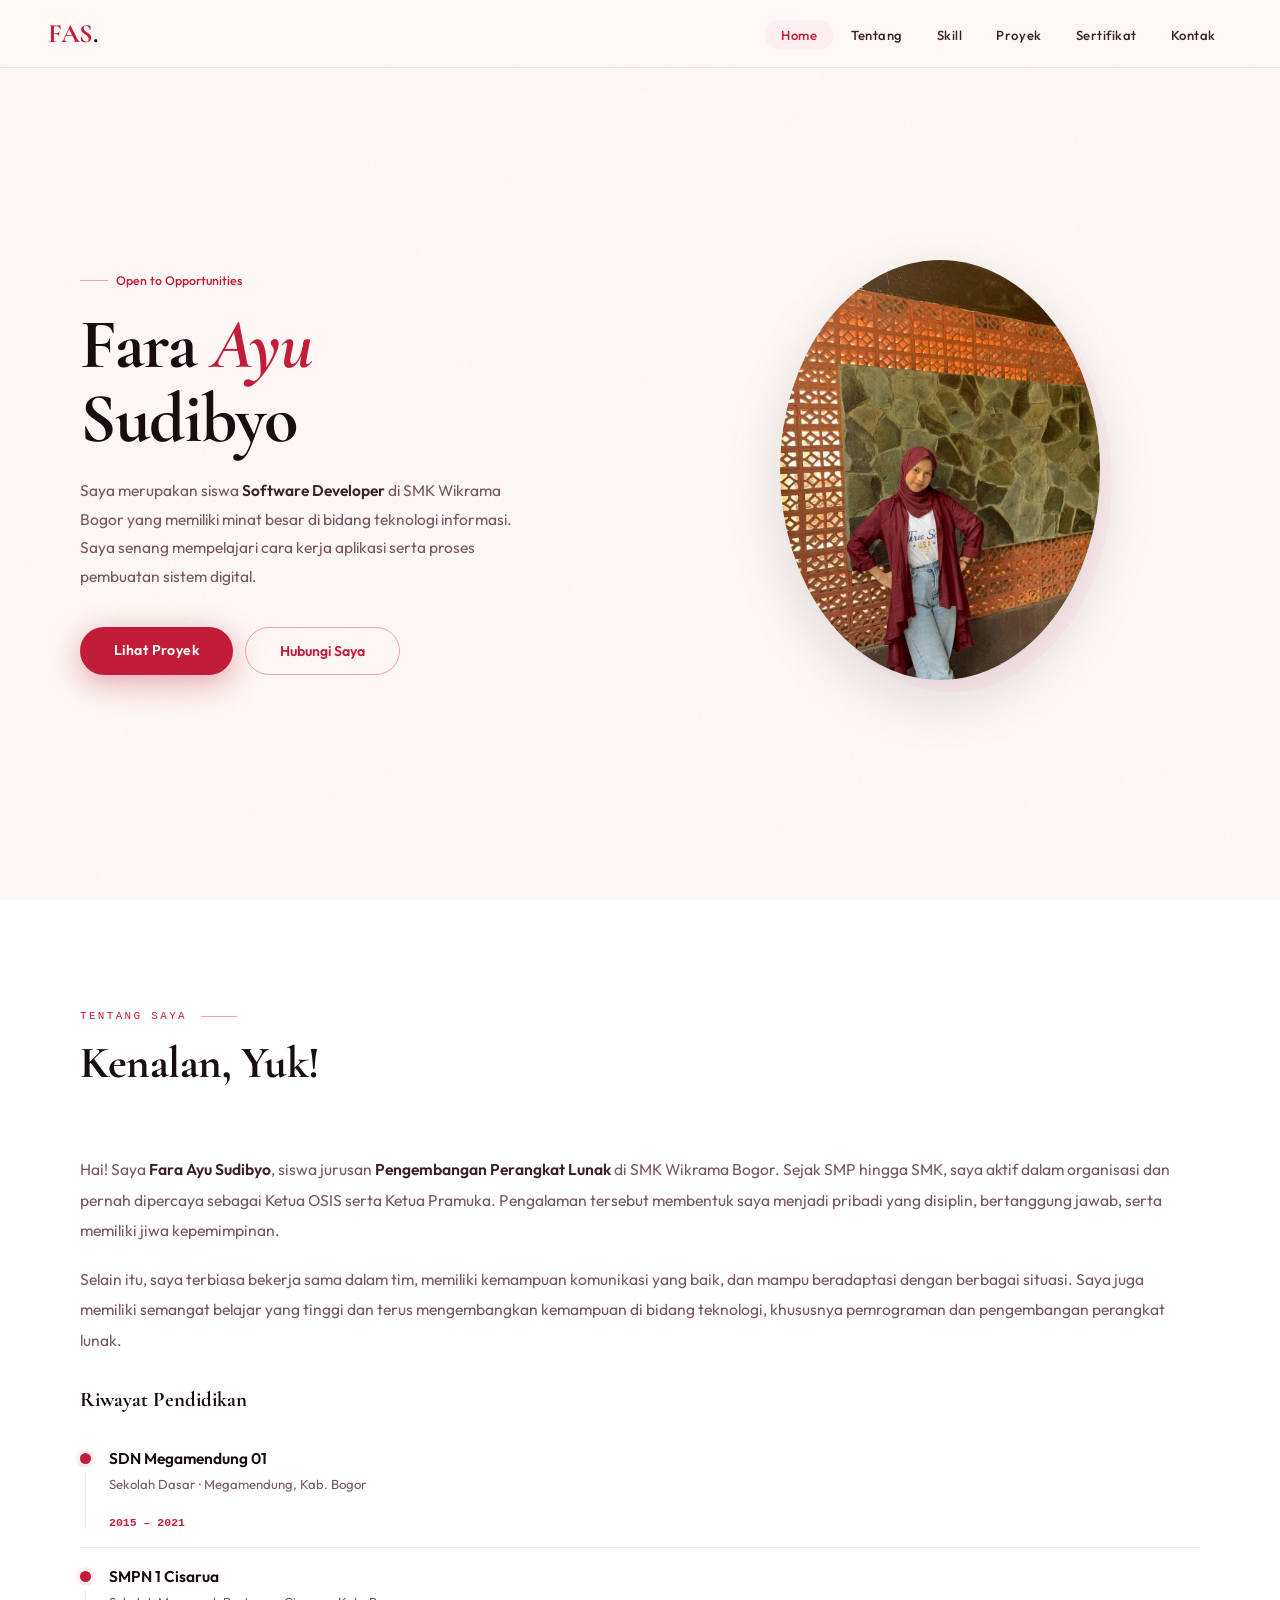
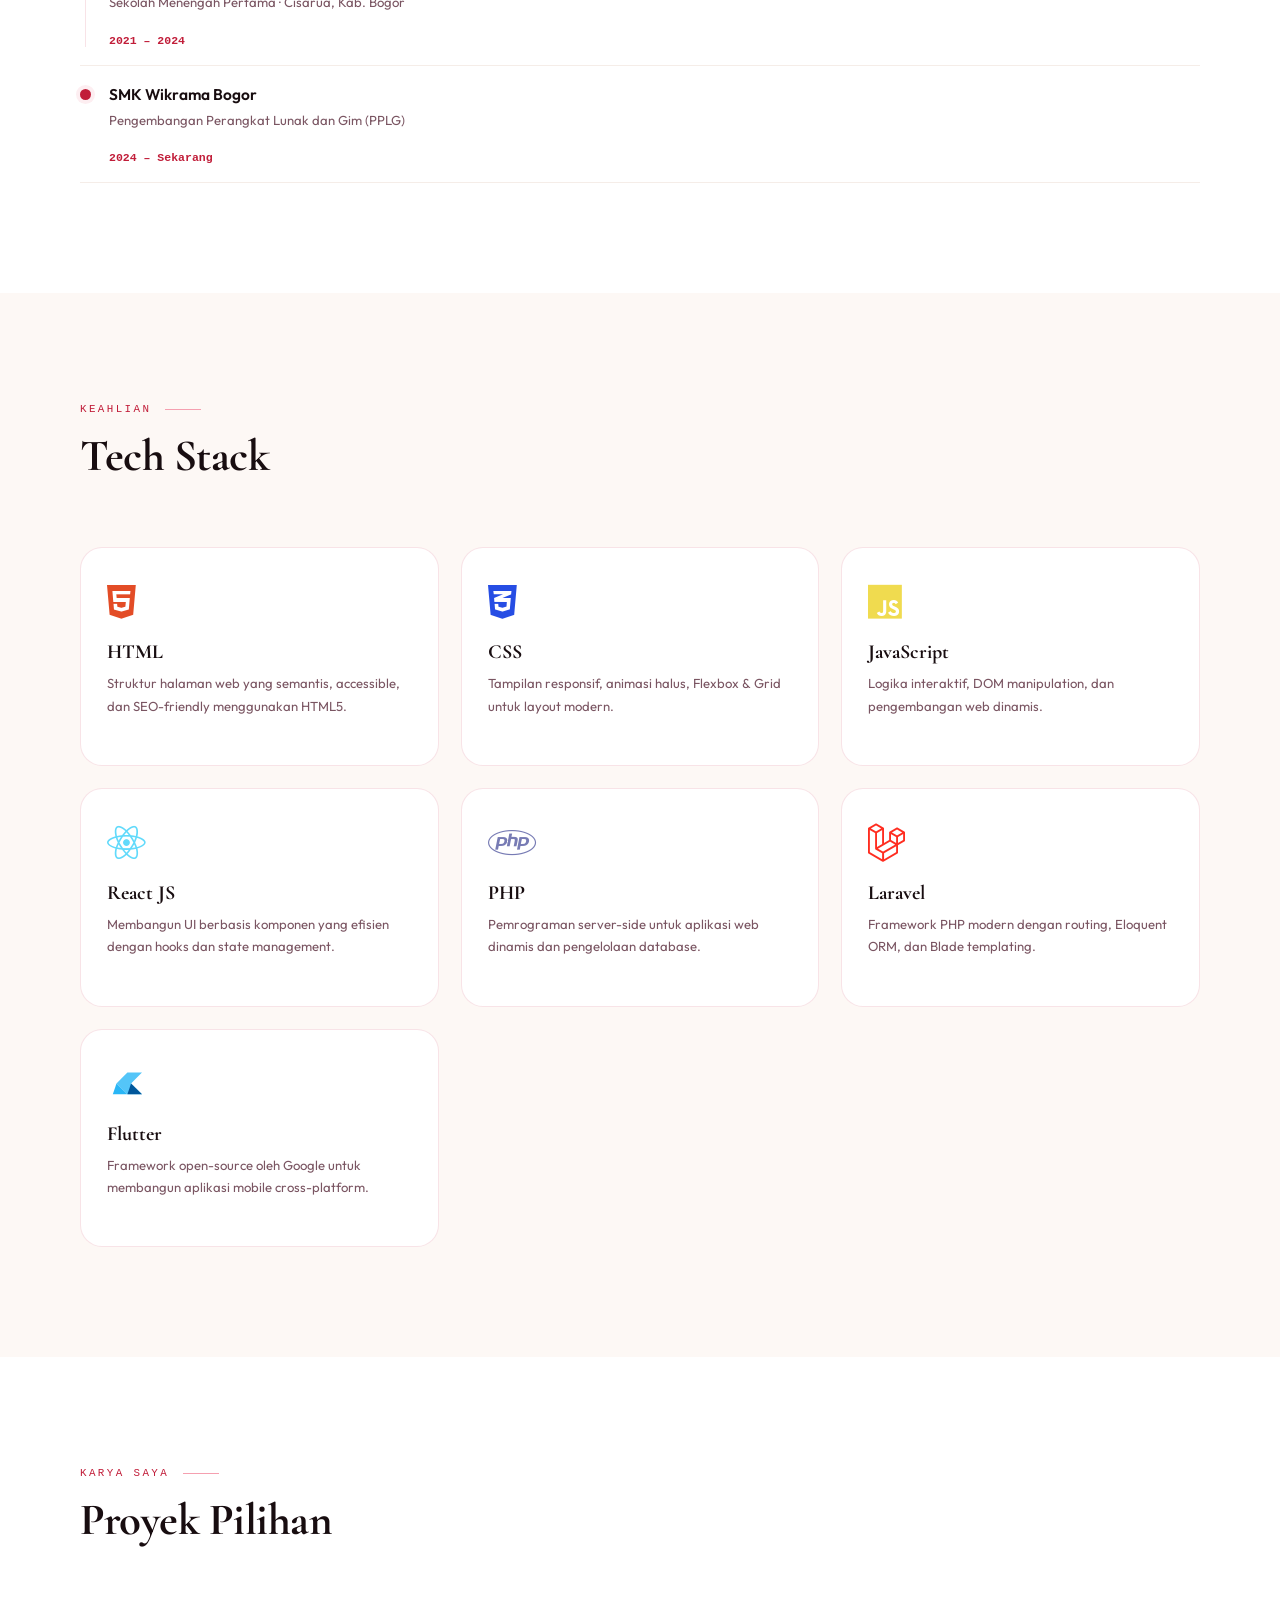
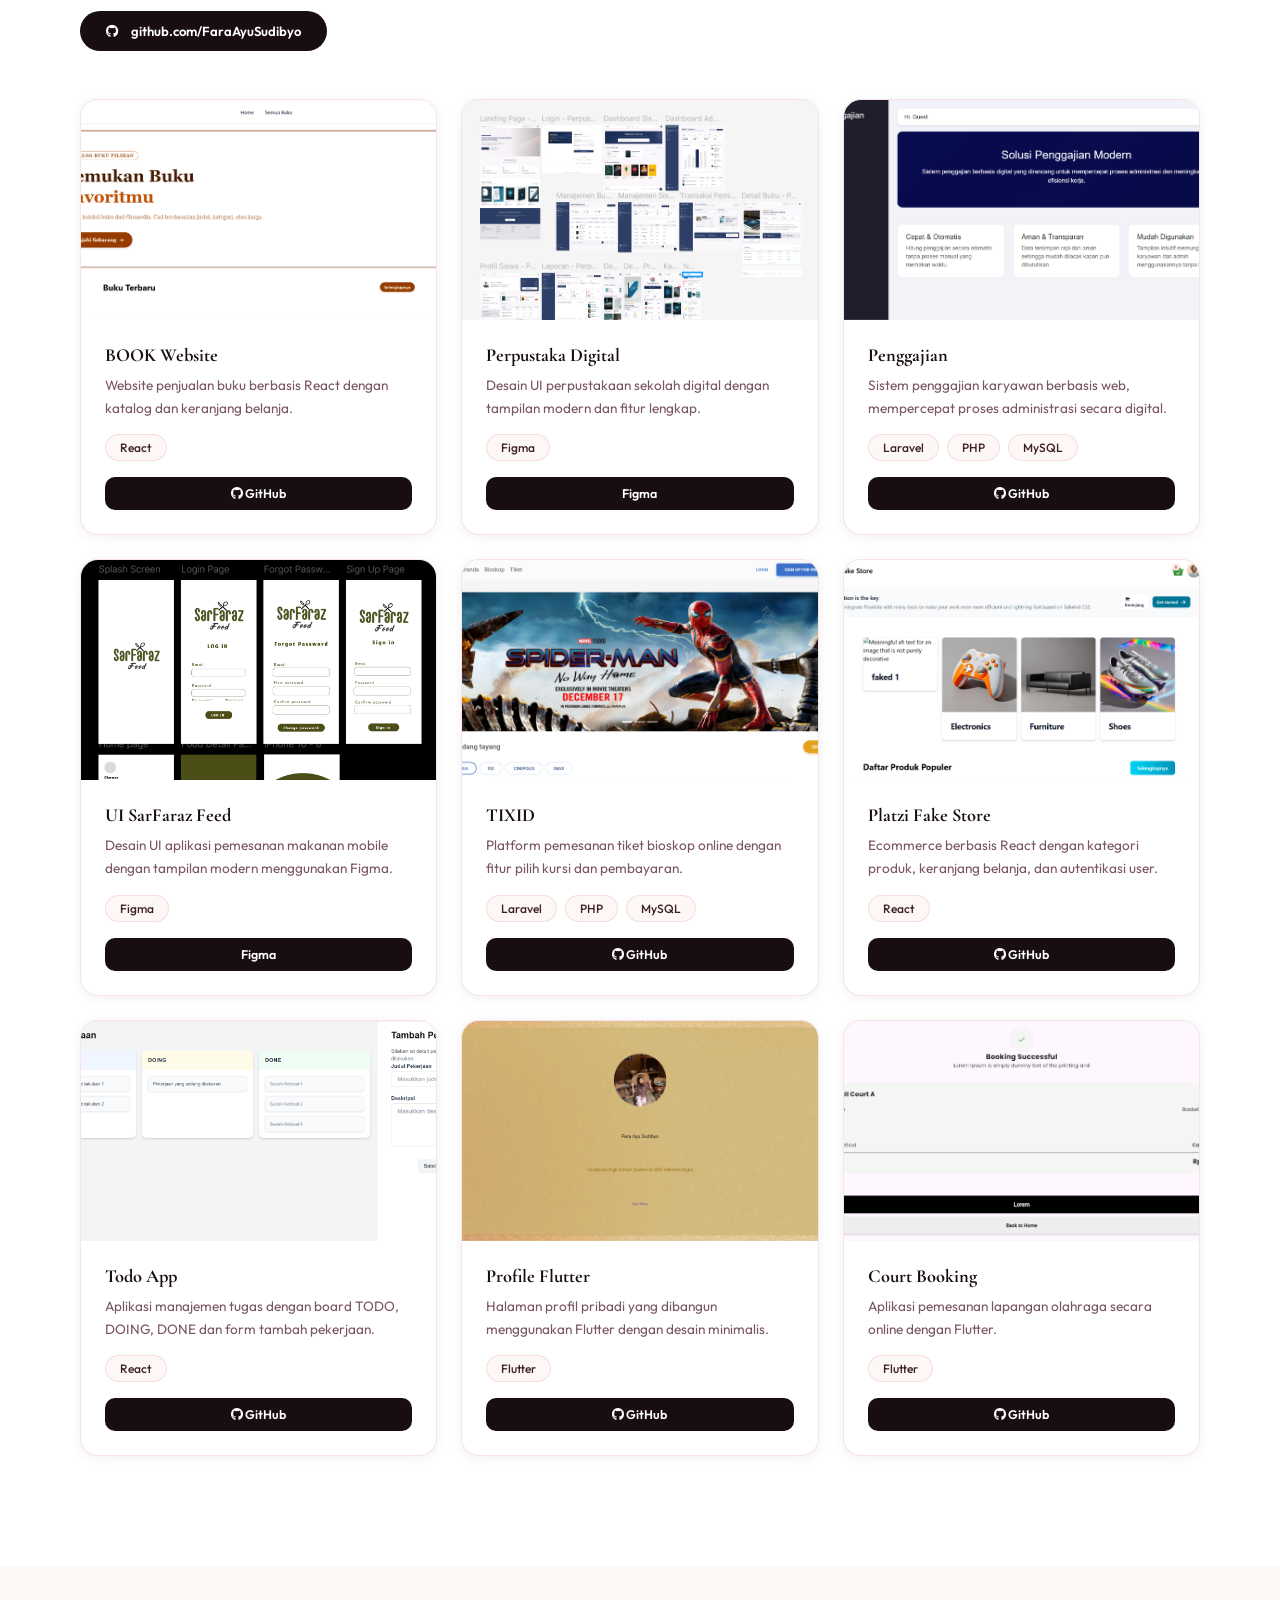
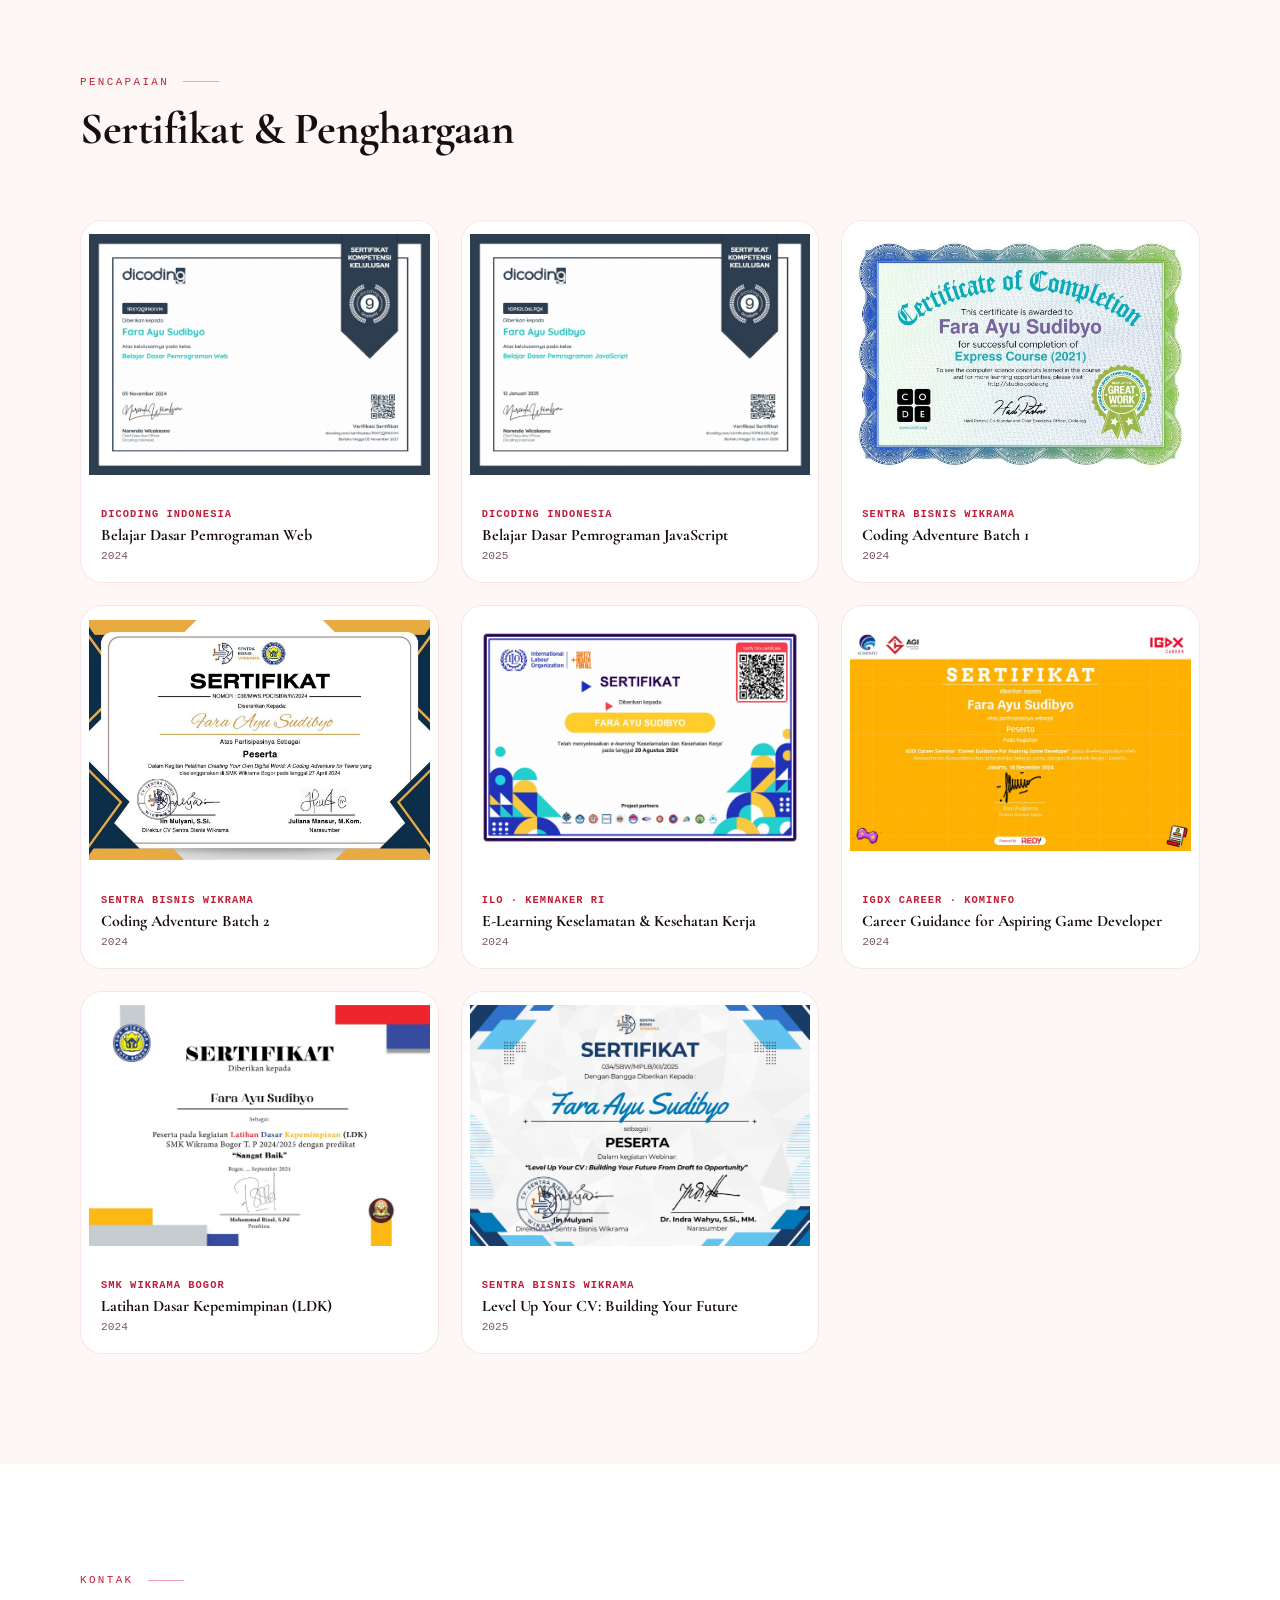
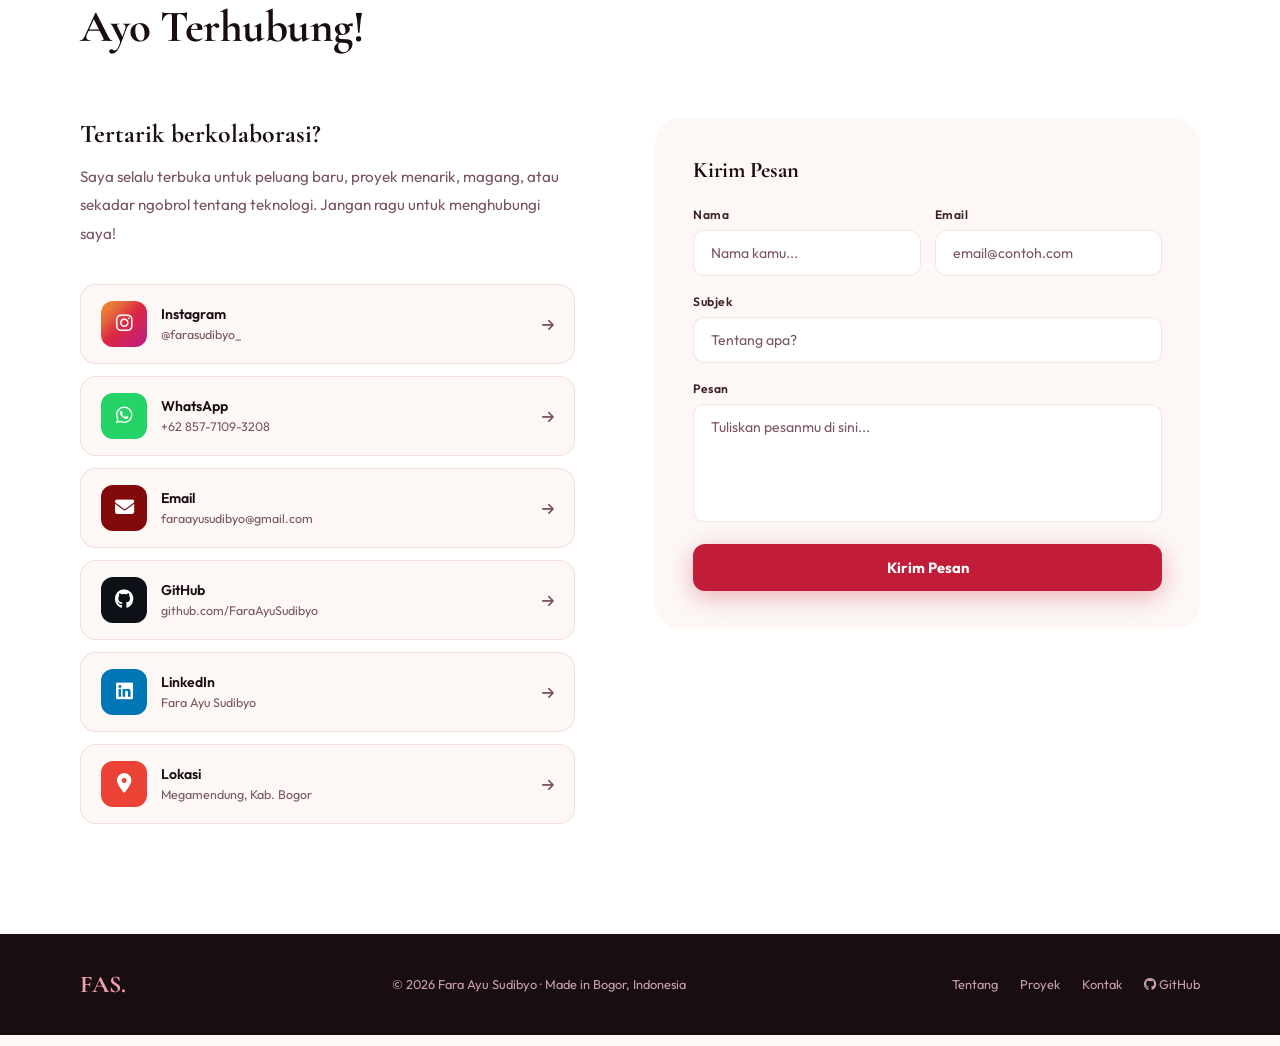
==== commit 382b748a: "update project" ====
--- a/index.html
+++ b/index.html
@@ -300,43 +300,31 @@
       <div class="skill-icon"><i class="fa-brands fa-html5" style="color:#e34c26"></i></div>
       <div class="skill-name">HTML</div>
       <div class="skill-desc">Struktur halaman web yang semantis, accessible, dan SEO-friendly menggunakan HTML5.</div>
-      <div class="skill-bar"><div class="skill-fill" data-level="85"></div></div>
-      <div class="skill-pct">85%</div>
     </div>
     <div class="skill-card reveal" style="transition-delay:0.08s">
       <div class="skill-icon"><i class="fa-brands fa-css3-alt" style="color:#264de4"></i></div>
       <div class="skill-name">CSS</div>
       <div class="skill-desc">Tampilan responsif, animasi halus, Flexbox & Grid untuk layout modern.</div>
-      <div class="skill-bar"><div class="skill-fill" data-level="80"></div></div>
-      <div class="skill-pct">80%</div>
     </div>
     <div class="skill-card reveal" style="transition-delay:0.16s">
       <div class="skill-icon"><i class="fa-brands fa-js" style="color:#f0db4f"></i></div>
       <div class="skill-name">JavaScript</div>
       <div class="skill-desc">Logika interaktif, DOM manipulation, dan pengembangan web dinamis.</div>
-      <div class="skill-bar"><div class="skill-fill" data-level="50"></div></div>
-      <div class="skill-pct">50%</div>
     </div>
     <div class="skill-card reveal" style="transition-delay:0.24s">
       <div class="skill-icon"><i class="fa-brands fa-react" style="color:#61dafb"></i></div>
       <div class="skill-name">React JS</div>
       <div class="skill-desc">Membangun UI berbasis komponen yang efisien dengan hooks dan state management.</div>
-      <div class="skill-bar"><div class="skill-fill" data-level="70"></div></div>
-      <div class="skill-pct">70%</div>
     </div>
     <div class="skill-card reveal" style="transition-delay:0.32s">
       <div class="skill-icon"><i class="fa-brands fa-php" style="color:#777bb4"></i></div>
       <div class="skill-name">PHP</div>
       <div class="skill-desc">Pemrograman server-side untuk aplikasi web dinamis dan pengelolaan database.</div>
-      <div class="skill-bar"><div class="skill-fill" data-level="50"></div></div>
-      <div class="skill-pct">50%</div>
     </div>
     <div class="skill-card reveal" style="transition-delay:0.4s">
       <div class="skill-icon"><i class="fa-brands fa-laravel" style="color:#ff2d20"></i></div>
       <div class="skill-name">Laravel</div>
       <div class="skill-desc">Framework PHP modern dengan routing, Eloquent ORM, dan Blade templating.</div>
-      <div class="skill-bar"><div class="skill-fill" data-level="80"></div></div>
-      <div class="skill-pct">80%</div>
     </div>
     <div class="skill-card reveal" style="transition-delay:0.48s">
       <div class="skill-icon">
@@ -348,8 +336,6 @@
       </div>
       <div class="skill-name">Flutter</div>
       <div class="skill-desc">Framework open-source oleh Google untuk membangun aplikasi mobile cross-platform.</div>
-      <div class="skill-bar"><div class="skill-fill" data-level="70"></div></div>
-      <div class="skill-pct">70%</div>
     </div>
   </div>
 </section>
@@ -556,7 +542,6 @@
   </div>
 </section>
 
-<!-- ══════════ CONTACT ══════════ -->
 <section id="contact">
   <div class="sec-eyebrow reveal">Kontak</div>
   <h2 class="sec-heading reveal">Ayo Terhubung!</h2>
@@ -587,7 +572,7 @@
           <div><span class="soc-label">GitHub</span><span class="soc-handle">github.com/FaraAyuSudibyo</span></div>
           <span class="soc-arr"><i class="fa-solid fa-arrow-right"></i></span>
         </a>
-        <a href="https://www.linkedin.com/in/faraayu-sudibyo-90168b37b" target="_blank" class="soc-card">
+        <a href="www.linkedin.com/in/faraayu-sudibyo-90168b37b" target="_blank" class="soc-card">
           <div class="soc-icon" style="background:#0077b5"><i class="fa-brands fa-linkedin"></i></div>
           <div><span class="soc-label">LinkedIn</span><span class="soc-handle">Fara Ayu Sudibyo</span></div>
           <span class="soc-arr"><i class="fa-solid fa-arrow-right"></i></span>
